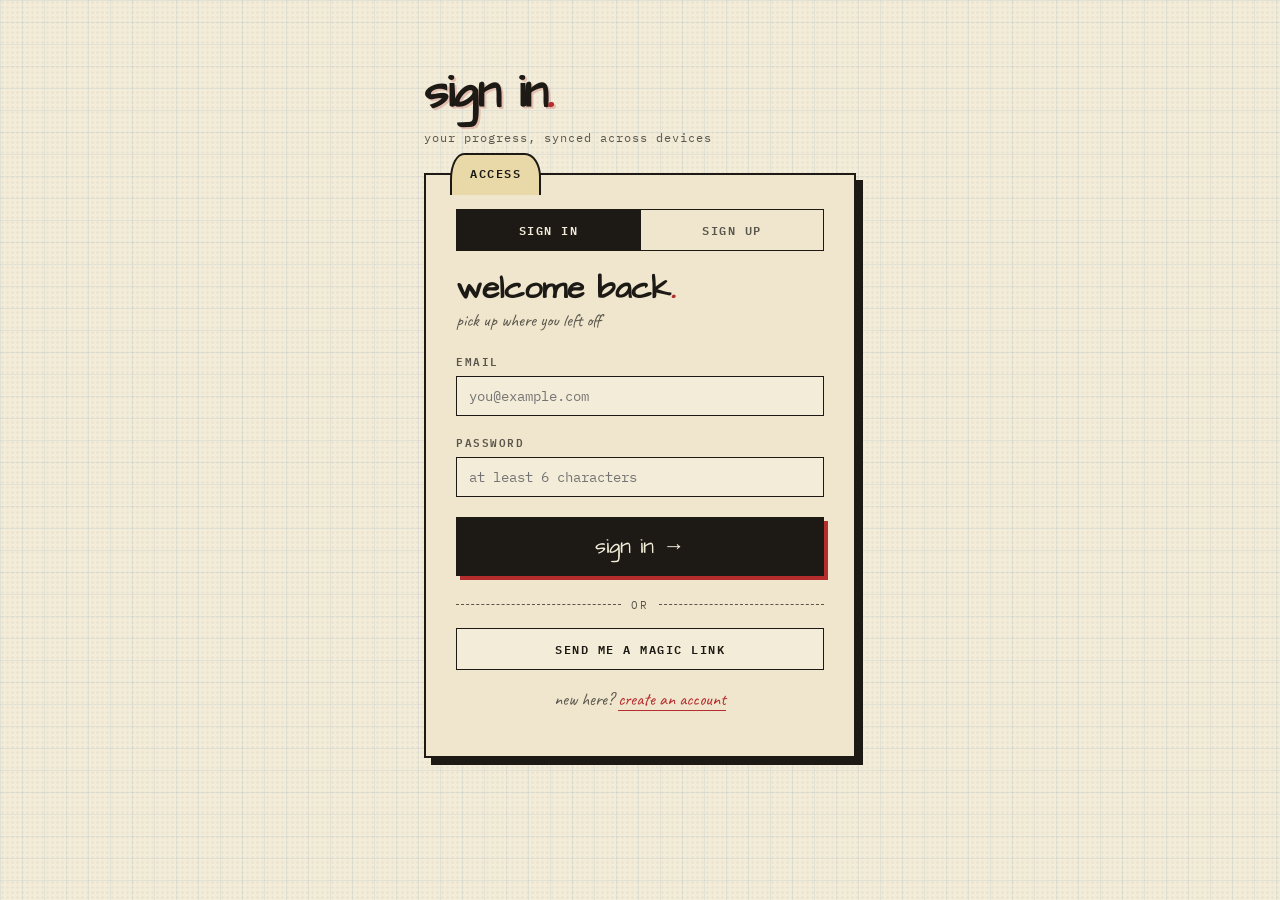
==== index.html @ e0ec5c4a "feat(contact): replace nyu schoolwork footer link with a contact page /contact.html is a standalone " ====
<!DOCTYPE html>
<html lang="en">
<head>
<meta charset="UTF-8">
<meta name="viewport" content="width=device-width, initial-scale=1.0">
<title>Casen — consulting casebook prep</title>
<script src="/assets/auth-gate.js?v=1"></script>
<link rel="preconnect" href="https://fonts.googleapis.com">
<link rel="preconnect" href="https://fonts.gstatic.com" crossorigin>
<link href="https://fonts.googleapis.com/css2?family=Caveat:wght@500;700&family=IBM+Plex+Mono:wght@400;500;600&family=Spectral:ital,wght@0,400;0,500;0,700;1,400;1,500&family=Architects+Daughter&display=swap" rel="stylesheet">
<style>
  :root{
    --paper:       #f3ecd8;
    --paper-soft:  #efe6cd;
    --ink:         #1d1a16;
    --pencil:      #5a564c;
    --red:         #b52d2d;
    --tab-1:       #e7c7a1;
    --tab-2:       #c9d4a8;
    --tab-3:       #e9d9a8;
    --tab-4:       #d8c4e0;
    --tab-5:       #a8c9d4;
    --tab-6:       #e0b4a8;
    --tab-7:       #c0c9b0;
    --tab-8:       #e8bda8;
    --tab-9:       #d4c0a0;
    --rule-blue:   #7c9cbf;
  }
  *{box-sizing:border-box;}
  html,body{
    margin:0; padding:0; min-height:100%;
    background: var(--paper);
    color: var(--ink);
    font-family:'Spectral',Georgia,serif;
    background-image:
      linear-gradient(rgba(124,156,191,0.14) 1px, transparent 1px),
      linear-gradient(90deg, rgba(124,156,191,0.14) 1px, transparent 1px),
      radial-gradient(rgba(0,0,0,0.04) 1px, transparent 1.5px);
    background-size: 22px 22px, 22px 22px, 5px 5px;
  }
  ::selection{ background: var(--red); color: var(--paper); }
  .wrap{
    max-width: 1040px;
    margin: 0 auto;
    padding: 64px 28px 48px;
  }
  .masthead{
    position: relative;
    padding: 28px 20px 22px;
    border-bottom: 2px solid var(--ink);
    margin-bottom: 40px;
  }
  h1.title{
    font-family:'Architects Daughter','Caveat',cursive;
    font-size: 72px;
    margin: 0;
    letter-spacing: -1px;
    text-shadow: 2px 2px 0 rgba(181,45,45,0.22);
  }
  h1 .dot{ color: var(--red); }
  .sub{
    font-family:'IBM Plex Mono',monospace;
    font-size: 13px;
    color: var(--pencil);
    margin: 6px 0 0;
    letter-spacing: 1px;
    text-transform: lowercase;
  }

  .lede{
    max-width: 640px;
    margin: 0 0 36px;
    font-family:'Spectral',serif;
    font-size: 17.5px;
    line-height: 1.55;
    color: var(--ink);
  }
  .lede em{
    font-style: italic;
    color: var(--red);
  }

  /* Table of contents section */
  .toc-heading{
    display: flex;
    align-items: baseline;
    gap: 14px;
    margin: 0 0 22px;
    padding-bottom: 6px;
    border-bottom: 1px dashed var(--pencil);
  }
  .toc-heading h3{
    font-family:'Architects Daughter',cursive;
    font-size: 28px;
    margin: 0;
  }
  .toc-heading .aside{
    font-family:'Caveat',cursive;
    font-size: 20px;
    color: var(--red);
  }

  .toc-grid{
    display: grid;
    grid-template-columns: repeat(3, 1fr);
    gap: 20px;
  }
  @media (max-width: 820px){ .toc-grid{ grid-template-columns: repeat(2, 1fr); } }
  @media (max-width: 520px){ .toc-grid{ grid-template-columns: 1fr; } }

  .toc-card{
    position: relative;
    display: block;
    background: var(--paper);
    border: 2px solid var(--ink);
    box-shadow: 5px 5px 0 var(--ink);
    padding: 24px 22px 22px;
    text-decoration: none;
    color: inherit;
    transition: transform 0.1s, box-shadow 0.1s;
    min-height: 160px;
  }
  .toc-card:hover{ transform: translate(-2px,-2px); box-shadow: 7px 7px 0 var(--ink); }
  .toc-card:active{ transform: translate(1px,1px); box-shadow: 3px 3px 0 var(--ink); }
  .toc-card .chip{
    position: absolute;
    top: -11px; left: 16px;
    padding: 3px 10px;
    font-family:'IBM Plex Mono',monospace;
    font-size: 10.5px;
    font-weight: 600;
    letter-spacing: 2px;
    border: 2px solid var(--ink);
    background: var(--tab-1);
    text-transform: uppercase;
  }
  .toc-card[data-tint="1"] .chip{ background: var(--tab-1); }
  .toc-card[data-tint="2"] .chip{ background: var(--tab-2); }
  .toc-card[data-tint="3"] .chip{ background: var(--tab-3); }
  .toc-card[data-tint="4"] .chip{ background: var(--tab-4); }
  .toc-card[data-tint="5"] .chip{ background: var(--tab-5); }
  .toc-card[data-tint="6"] .chip{ background: var(--tab-6); }
  .toc-card[data-tint="7"] .chip{ background: var(--tab-7); }
  .toc-card[data-tint="8"] .chip{ background: var(--tab-8); }
  .toc-card[data-tint="9"] .chip{ background: var(--tab-9); }
  .toc-card h4{
    font-family:'Architects Daughter',cursive;
    font-size: 28px;
    margin: 6px 0 8px;
    line-height: 1;
  }
  .toc-card p{
    margin: 0 0 12px;
    font-size: 14px;
    line-height: 1.45;
    color: var(--ink);
  }
  .toc-card .count{
    font-family:'Caveat',cursive;
    font-size: 18px;
    color: var(--red);
  }
  .toc-card.is-new::after{
    content: "NEW";
    position: absolute;
    top: 10px; right: 12px;
    font-family:'IBM Plex Mono',monospace;
    font-size: 10px;
    font-weight: 700;
    color: var(--red);
    border: 1.5px solid var(--red);
    padding: 2px 6px;
    transform: rotate(8deg);
    letter-spacing: 1.5px;
  }

  .stats-strip{
    margin: 48px 0 0;
    padding: 18px 22px;
    background: var(--paper-soft);
    border: 1.5px dashed var(--pencil);
    display: grid;
    grid-template-columns: repeat(6, 1fr);
    gap: 12px;
    text-align: center;
  }
  @media (max-width: 820px){ .stats-strip{ grid-template-columns: repeat(3, 1fr); } }
  @media (max-width: 420px){ .stats-strip{ grid-template-columns: repeat(2, 1fr); } }
  .stat .n{
    font-family:'Caveat',cursive;
    font-size: 32px;
    color: var(--red);
    line-height: 1;
    display: block;
  }
  .stat .l{
    font-family:'IBM Plex Mono',monospace;
    font-size: 10.5px;
    color: var(--pencil);
    letter-spacing: 1px;
    text-transform: uppercase;
  }

  .footer{
    margin-top: 60px;
    padding-top: 20px;
    border-top: 1px dashed var(--pencil);
    text-align: center;
    font-family:'IBM Plex Mono', monospace;
    font-size: 11.5px;
    color: var(--pencil);
  }
  .footer a{ color:var(--ink); border-bottom:1px solid var(--red); text-decoration:none; margin:0 4px; }
</style>
<link rel="stylesheet" href="/assets/top-nav.css?v=1">
<script defer src="/_vercel/insights/script.js"></script>
</head>
<body>

<div class="wrap">
  <header class="masthead">
    <h1 class="title">Casen<span class="dot">.</span></h1>
    <p class="sub">consulting casebook prep · frameworks · cases · drills</p>
  </header>

  <p class="lede">
    A full consulting casebook, repackaged as a single-page study tool — <em>42 cases, 8 frameworks, ~80 vocab cards, worked examples with every assumption spelled out.</em> Walk a case interview-style, drill market-sizing math against a timer, or run a voice mock with the AI tutor.
  </p>

  <div class="toc-heading">
    <h3>table of contents</h3>
    <span class="aside">nine tabs, one notebook</span>
  </div>

  <div class="toc-grid">
    <a class="toc-card" data-tint="1" href="./Consulting/#cards">
      <span class="chip">01</span>
      <h4>flashcards</h4>
      <p>Spaced-review queue for vocab + concepts. Hint, skip, undo, shuffle.</p>
      <span class="count">~80 cards · K/D/U/H</span>
    </a>

    <a class="toc-card" data-tint="2" href="./Consulting/#learn">
      <span class="chip">02</span>
      <h4>learn</h4>
      <p>Read-through of the vocab in definition form, grouped by chapter.</p>
      <span class="count">MC quiz mode</span>
    </a>

    <a class="toc-card" data-tint="3" href="./Consulting/#match">
      <span class="chip">03</span>
      <h4>match</h4>
      <p>Term-to-definition speed drill. Pattern-lock the high-frequency ones.</p>
      <span class="count">timed · scored</span>
    </a>

    <a class="toc-card" data-tint="4" href="./Consulting/#cases">
      <span class="chip">04</span>
      <h4>cases</h4>
      <p>Full-length cases walked stage-by-stage: prompt → clarifying → structure → math → recommend.</p>
      <span class="count">42 cases · full casebook</span>
    </a>

    <a class="toc-card" data-tint="5" href="./Consulting/#frameworks">
      <span class="chip">05</span>
      <h4>frameworks</h4>
      <p>The eight bucket-sets by case type. When to pick each, what to force yourself to consider.</p>
      <span class="count">8 frameworks</span>
    </a>

    <a class="toc-card" data-tint="6" href="./Consulting/#vocab">
      <span class="chip">06</span>
      <h4>vocab</h4>
      <p>The full glossary with definitions, hints, and cross-links to cases that use each term.</p>
      <span class="count">searchable · chaptered</span>
    </a>

    <a class="toc-card" data-tint="7" href="./Consulting/#formulas">
      <span class="chip">07</span>
      <h4>formulas</h4>
      <p>CAGR, NPV, breakeven, margin vs markup — with when-to-use notes and a PDF download.</p>
      <span class="count">cheat sheet</span>
    </a>

    <a class="toc-card is-new" data-tint="8" href="./Consulting/#examples">
      <span class="chip">08</span>
      <h4>examples</h4>
      <p>Worked walkthroughs: framework pick → assumptions → steps → answer → sanity check → traps. Every step annotated.</p>
      <span class="count">6 examples · fully annotated</span>
    </a>

    <a class="toc-card" data-tint="9" href="./Consulting/#resources">
      <span class="chip">09</span>
      <h4>resources</h4>
      <p>Voice mock interviews, AI tutor chat, analytics, PDF exports, source casebooks.</p>
      <span class="count">tools + references</span>
    </a>
  </div>

  <div class="stats-strip">
    <div class="stat"><span class="n">42</span><span class="l">cases</span></div>
    <div class="stat"><span class="n">80+</span><span class="l">vocab</span></div>
    <div class="stat"><span class="n">8</span><span class="l">frameworks</span></div>
    <div class="stat"><span class="n">17</span><span class="l">case math</span></div>
    <div class="stat"><span class="n">6</span><span class="l">worked ex.</span></div>
    <div class="stat"><span class="n">AI</span><span class="l">voice tutor</span></div>
  </div>

  <div class="footer">
    <a href="https://github.com/rohanmalhotra0/lab">github repo</a>
    ·
    <a href="https://rohanm.org">rohanm.org</a>
    ·
    <a href="/contact.html">contact →</a>
  </div>
</div>

<script type="module" src="/assets/sync.js"></script>
<script type="module" src="/assets/top-nav.js?v=1"></script>
<script src="/assets/chat-widget.js?v=1" defer></script>
<link rel="stylesheet" href="/assets/chat-widget.css?v=1">
</body>
</html>
---- assets/top-nav.css ----
/* Shared top utility nav for Casen.
 * Present on every page so AI chat, metrics, jobs, behaviorals, and prep
 * are all one click away. Injected by /assets/top-nav.js.
 */

:root {
  --cnav-h: 52px;
}

.cnav {
  position: sticky;
  top: 0;
  z-index: 100;
  display: flex;
  align-items: center;
  gap: 14px;
  padding: 0 22px;
  height: var(--cnav-h);
  background: var(--paper, #f3ecd8);
  border-bottom: 2px solid var(--ink, #1d1a16);
  box-shadow: 0 3px 0 var(--ink, #1d1a16), 0 6px 14px rgba(0, 0, 0, 0.07);
  font-family: 'IBM Plex Mono', monospace;
  font-size: 12px;
  letter-spacing: 1.5px;
}

.cnav-brand {
  display: inline-flex;
  align-items: baseline;
  gap: 6px;
  font-family: 'Architects Daughter', cursive;
  font-size: 24px;
  letter-spacing: -0.5px;
  color: var(--ink, #1d1a16);
  text-decoration: none;
  flex-shrink: 0;
  line-height: 1;
}
.cnav-brand-mark {
  color: var(--red, #b52d2d);
  font-size: 18px;
  transform: translateY(-1px);
}
.cnav-brand-dot {
  color: var(--red, #b52d2d);
}

.cnav-links {
  display: flex;
  align-items: center;
  gap: 20px;
  flex: 1;
  margin-left: 8px;
  flex-wrap: wrap;
  overflow: hidden;
}
.cnav-links a {
  color: var(--pencil, #5a564c);
  text-decoration: none;
  text-transform: lowercase;
  padding: 4px 2px;
  border-bottom: 2px solid transparent;
  transition: color 0.1s, border-bottom-color 0.1s;
  white-space: nowrap;
}
.cnav-links a:hover {
  color: var(--ink, #1d1a16);
  border-bottom-color: var(--pencil, #5a564c);
}
.cnav-links a.is-active {
  color: var(--red, #b52d2d);
  border-bottom-color: var(--red, #b52d2d);
  font-weight: 600;
}

.cnav-auth {
  display: inline-flex;
  align-items: center;
  gap: 8px;
  padding: 5px 10px;
  background: var(--paper-soft, #efe6cd);
  border: 1.5px solid var(--ink, #1d1a16);
  box-shadow: 2px 2px 0 var(--ink, #1d1a16);
  color: var(--ink, #1d1a16);
  text-decoration: none;
  flex-shrink: 0;
  font-size: 11.5px;
  text-transform: lowercase;
  letter-spacing: 1px;
  transition: transform 0.08s, box-shadow 0.08s;
}
.cnav-auth:hover {
  transform: translate(-1px, -1px);
  box-shadow: 3px 3px 0 var(--ink, #1d1a16);
  background: var(--tab-2, #c9d4a8);
}
.cnav-auth-dot {
  width: 7px;
  height: 7px;
  border-radius: 50%;
  background: var(--pencil, #5a564c);
  display: inline-block;
  flex-shrink: 0;
}
.cnav-auth.is-signed-in .cnav-auth-dot {
  background: var(--red, #b52d2d);
}
.cnav-auth-email {
  max-width: 160px;
  overflow: hidden;
  text-overflow: ellipsis;
  white-space: nowrap;
}
.cnav-auth-out {
  margin-left: 4px;
  padding: 0 0 0 8px;
  border: none;
  border-left: 1px solid var(--pencil, #5a564c);
  background: transparent;
  color: var(--pencil, #5a564c);
  cursor: pointer;
  font-family: inherit;
  font-size: inherit;
  letter-spacing: inherit;
  text-transform: lowercase;
}
.cnav-auth-out:hover {
  color: var(--red, #b52d2d);
}

/* compact mode for narrow viewports */
@media (max-width: 780px) {
  :root { --cnav-h: auto; }
  .cnav {
    flex-wrap: wrap;
    padding: 8px 14px;
    gap: 8px 14px;
  }
  .cnav-brand { font-size: 20px; }
  .cnav-links { gap: 14px; font-size: 11px; width: 100%; order: 3; margin-left: 0; padding-top: 2px; border-top: 1px dashed var(--pencil, #5a564c); }
  .cnav-auth { margin-left: auto; font-size: 10.5px; padding: 4px 8px; }
  .cnav-auth-email { max-width: 120px; }
}

/* dim the old floating auth chip on root / Consulting if present (legacy) */
body .auth-chip { display: none !important; }

/* chat.html is a 100vh app shell — subtract the nav height so it fits */
body[data-chat-mode="full"] .cp-shell {
  height: calc(100vh - var(--cnav-h));
}
---- assets/chat-widget.css ----
/* =========================================================
   Casen — in-notebook AI chat (floating widget + shared styles)
   Loaded on every tab page via <script>+<link>.
   ========================================================= */

:root{
  --cw-paper:      #f3ecd8;
  --cw-paper-soft: #efe6cd;
  --cw-paper-dark: #d8cfb4;
  --cw-ink:        #1d1a16;
  --cw-ink-soft:   #3a342b;
  --cw-pencil:     #5a564c;
  --cw-red:        #b52d2d;
  --cw-olive:      #6a6a2a;
  --cw-tab-ok:     #c7d9b8;
  --cw-tab-warn:   #e3b4b0;
}

/* floating button */
.cw-fab{
  position: fixed;
  right: 24px; bottom: 24px;
  width: 58px; height: 58px;
  border-radius: 50%;
  background: var(--cw-paper);
  border: 2px solid var(--cw-ink);
  box-shadow: 4px 4px 0 var(--cw-ink);
  cursor: pointer;
  display: grid; place-items: center;
  z-index: 9998;
  transition: transform 0.1s, box-shadow 0.1s;
  font-family: 'Architects Daughter', 'Caveat', cursive;
  font-size: 28px;
  color: var(--cw-red);
}
.cw-fab:hover{ transform: translate(-2px,-2px); box-shadow: 6px 6px 0 var(--cw-ink); }
.cw-fab:active{ transform: translate(2px,2px); box-shadow: 1px 1px 0 var(--cw-ink); }
.cw-fab.cw-fab--open{ opacity: 0; pointer-events: none; }
.cw-fab-tape{
  position: absolute;
  top: -10px; left: 50%;
  transform: translateX(-50%) rotate(-5deg);
  width: 56px; height: 14px;
  background: rgba(224,194,120,0.65);
  border: 1px dashed rgba(0,0,0,0.15);
}

/* panel */
.cw-panel{
  position: fixed;
  right: 24px; bottom: 24px;
  width: min(420px, calc(100vw - 32px));
  height: min(620px, calc(100vh - 40px));
  background: var(--cw-paper);
  border: 2px solid var(--cw-ink);
  box-shadow: 6px 6px 0 var(--cw-ink);
  z-index: 9999;
  display: none;
  flex-direction: column;
  font-family: 'Spectral', Georgia, serif;
  color: var(--cw-ink);
  overflow: hidden;
}
.cw-panel.cw-panel--open{ display: flex; }
.cw-panel::before{
  content: "";
  position: absolute;
  left: 48px; top: 0; bottom: 0;
  width: 2px;
  background: var(--cw-red);
  opacity: 0.5;
  pointer-events: none;
}

/* header */
.cw-head{
  padding: 12px 14px 10px 60px;
  border-bottom: 1.5px solid var(--cw-ink);
  background: var(--cw-paper-soft);
  display: flex; align-items: center; gap: 10px;
  flex-wrap: wrap;
}
.cw-title{
  font-family: 'Caveat', cursive;
  font-size: 22px;
  line-height: 1;
  color: var(--cw-ink);
  flex: 1;
  min-width: 0;
  white-space: nowrap;
  overflow: hidden;
  text-overflow: ellipsis;
}
.cw-scope{
  font-family: 'IBM Plex Mono', monospace;
  font-size: 10px;
  letter-spacing: 1.4px;
  color: var(--cw-pencil);
  text-transform: uppercase;
  display: block;
  margin-top: 2px;
}
.cw-iconbtn{
  all: unset;
  cursor: pointer;
  font-family: 'IBM Plex Mono', monospace;
  font-size: 13px;
  padding: 4px 10px;
  border: 1.5px solid var(--cw-ink);
  background: var(--cw-paper);
  color: var(--cw-ink);
  box-shadow: 2px 2px 0 var(--cw-ink);
  line-height: 1;
}
.cw-iconbtn:hover{ background: var(--cw-paper-soft); }
.cw-iconbtn:active{ transform: translate(1px,1px); box-shadow: 0 0 0 var(--cw-ink); }

/* mode pills */
.cw-modes{
  display: flex; gap: 4px; padding: 8px 14px 8px 60px;
  border-bottom: 1.5px dashed var(--cw-ink);
  background: var(--cw-paper);
  flex-wrap: wrap;
}
.cw-mode{
  all: unset;
  cursor: pointer;
  font-family: 'IBM Plex Mono', monospace;
  font-size: 11px;
  letter-spacing: 0.6px;
  padding: 4px 10px;
  border: 1px solid var(--cw-ink);
  background: var(--cw-paper);
  color: var(--cw-pencil);
}
.cw-mode:hover{ color: var(--cw-ink); }
.cw-mode--active{
  background: var(--cw-ink);
  color: var(--cw-paper);
}

/* messages */
.cw-msgs{
  flex: 1;
  overflow-y: auto;
  padding: 16px 14px 14px 60px;
  display: flex;
  flex-direction: column;
  gap: 12px;
  background: var(--cw-paper);
}
.cw-msg{
  max-width: 92%;
  font-size: 14.5px;
  line-height: 1.45;
  padding: 10px 12px;
  border: 1px solid var(--cw-ink);
  white-space: pre-wrap;
  word-wrap: break-word;
  box-shadow: 2px 2px 0 var(--cw-ink);
}
.cw-msg--user{
  align-self: flex-end;
  background: var(--cw-paper-soft);
  border-left: 3px solid var(--cw-red);
}
.cw-msg--ai{
  align-self: flex-start;
  background: var(--cw-paper);
  border-left: 3px solid var(--cw-olive);
}
.cw-msg--err{
  align-self: stretch;
  background: var(--cw-tab-warn);
  font-family: 'IBM Plex Mono', monospace;
  font-size: 12.5px;
  color: var(--cw-red);
}
.cw-msg-role{
  font-family: 'IBM Plex Mono', monospace;
  font-size: 10px;
  letter-spacing: 1.2px;
  color: var(--cw-pencil);
  text-transform: uppercase;
  margin-bottom: 4px;
  opacity: 0.8;
}
.cw-msg--typing::after{
  content: "▌";
  animation: cw-blink 1s steps(2, end) infinite;
  color: var(--cw-red);
}
@keyframes cw-blink { 50% { opacity: 0; } }

/* suggestions (when empty) */
.cw-suggest{
  padding: 12px 14px 4px 60px;
  display: flex; flex-direction: column; gap: 6px;
}
.cw-suggest-h{
  font-family: 'IBM Plex Mono', monospace;
  font-size: 10px; letter-spacing: 1.5px;
  text-transform: uppercase;
  color: var(--cw-pencil);
}
.cw-suggest-btn{
  all: unset;
  cursor: pointer;
  font-family: 'Spectral', serif;
  font-size: 14px;
  padding: 8px 10px;
  background: var(--cw-paper-soft);
  border: 1px dashed var(--cw-ink);
  color: var(--cw-ink-soft);
}
.cw-suggest-btn:hover{ background: var(--cw-paper-dark); color: var(--cw-ink); }

/* input */
.cw-input-row{
  padding: 10px 14px 14px 60px;
  border-top: 1.5px solid var(--cw-ink);
  background: var(--cw-paper-soft);
  display: flex; gap: 8px; align-items: flex-end;
}
.cw-textarea{
  all: unset;
  flex: 1;
  font-family: 'Spectral', serif;
  font-size: 14.5px;
  padding: 8px 10px;
  border: 1.5px solid var(--cw-ink);
  background: var(--cw-paper);
  min-height: 38px;
  max-height: 160px;
  overflow-y: auto;
  resize: none;
  line-height: 1.4;
  box-sizing: border-box;
}
.cw-send{
  all: unset;
  cursor: pointer;
  font-family: 'IBM Plex Mono', monospace;
  font-size: 12.5px;
  padding: 8px 14px;
  border: 1.5px solid var(--cw-ink);
  background: var(--cw-ink);
  color: var(--cw-paper);
  box-shadow: 2px 2px 0 var(--cw-ink);
}
.cw-send:hover{ background: var(--cw-red); }
.cw-send:active{ transform: translate(1px,1px); box-shadow: 0 0 0 var(--cw-ink); }
.cw-send:disabled{ opacity: 0.5; cursor: not-allowed; }

/* tiny footer meta */
.cw-foot{
  padding: 6px 14px 8px 60px;
  font-family: 'IBM Plex Mono', monospace;
  font-size: 10px;
  letter-spacing: 1px;
  color: var(--cw-pencil);
  text-align: right;
  background: var(--cw-paper);
  border-top: 1px dashed var(--cw-ink);
}
.cw-foot a{ color: var(--cw-ink); }

@media (max-width: 520px){
  .cw-panel{ right: 8px; bottom: 8px; left: 8px; width: auto; height: 82vh; }
  .cw-head, .cw-modes, .cw-msgs, .cw-input-row, .cw-foot, .cw-suggest, .cw-quiz{ padding-left: 44px; }
  .cw-panel::before{ left: 32px; }
}

/* =========================================================
   Structured Quiz UI
   ========================================================= */
.cw-quiz{
  flex: 1;
  overflow-y: auto;
  padding: 16px 14px 14px 60px;
  background: var(--cw-paper);
  display: none;
  flex-direction: column;
  gap: 12px;
}
.cw-quiz.cw-quiz--mounted{ display: flex; }

.cw-quiz-loading, .cw-quiz-err{
  font-family: 'IBM Plex Mono', monospace;
  font-size: 13px;
  color: var(--cw-pencil);
  padding: 20px 0;
}
.cw-quiz-err{ color: var(--cw-red); }

/* section wrapper in config screen */
.cw-quiz-cfg{ display: flex; flex-direction: column; gap: 14px; }
.cw-quiz-section{ display: flex; flex-direction: column; gap: 6px; }
.cw-quiz-lbl{
  font-family: 'IBM Plex Mono', monospace;
  font-size: 10.5px;
  letter-spacing: 1.4px;
  color: var(--cw-pencil);
  text-transform: uppercase;
}

/* chip row */
.cw-quiz-chiprow{ display: flex; flex-wrap: wrap; gap: 6px; }
.cw-quiz-chip{
  all: unset;
  cursor: pointer;
  font-family: 'IBM Plex Mono', monospace;
  font-size: 11.5px;
  padding: 5px 10px;
  border: 1.5px solid var(--cw-ink);
  background: var(--cw-paper);
  color: var(--cw-ink);
  user-select: none;
  line-height: 1.15;
}
.cw-quiz-chip input{ display: none; }
.cw-quiz-chip:hover{ background: var(--cw-paper-soft); }
.cw-quiz-chip--on{
  background: var(--cw-ink);
  color: var(--cw-paper);
  box-shadow: inset 0 -2px 0 var(--cw-red);
}

/* actions row */
.cw-quiz-actions{
  display: flex; gap: 8px; flex-wrap: wrap;
  justify-content: flex-end;
  margin-top: 8px;
  padding-top: 10px;
  border-top: 1px dashed var(--cw-ink);
}
.cw-iconbtn.cw-iconbtn--primary{
  background: var(--cw-ink);
  color: var(--cw-paper);
}
.cw-iconbtn.cw-iconbtn--primary:hover{ background: var(--cw-red); }
.cw-iconbtn.cw-iconbtn--ghost{
  background: transparent;
  color: var(--cw-pencil);
  box-shadow: none;
  border-color: var(--cw-pencil);
}
.cw-iconbtn.cw-iconbtn--ghost:hover{ background: var(--cw-paper-soft); color: var(--cw-ink); }

/* top progress bar */
.cw-quiz-top{
  display: flex; gap: 10px; align-items: center;
  padding-bottom: 4px;
}
.cw-quiz-progress{
  flex: 1; display: flex; align-items: center; gap: 8px;
  font-family: 'IBM Plex Mono', monospace;
  font-size: 11px;
  color: var(--cw-pencil);
}
.cw-quiz-bar{
  flex: 1;
  height: 8px;
  background: var(--cw-paper-soft);
  border: 1px solid var(--cw-ink);
  overflow: hidden;
}
.cw-quiz-fill{
  height: 100%;
  background: var(--cw-olive);
  transition: width 0.25s ease-out;
}
.cw-quiz-score{
  font-family: 'IBM Plex Mono', monospace;
  font-size: 11px;
  color: var(--cw-pencil);
  white-space: nowrap;
}
.cw-quiz-score b{ color: var(--cw-ink); font-size: 13px; }

/* stem */
.cw-quiz-stem{
  background: var(--cw-paper-soft);
  border: 1.5px solid var(--cw-ink);
  box-shadow: 3px 3px 0 var(--cw-ink);
  padding: 14px 16px;
  position: relative;
}
.cw-quiz-stem-kick{
  font-family: 'IBM Plex Mono', monospace;
  font-size: 10.5px;
  letter-spacing: 1.2px;
  text-transform: uppercase;
  color: var(--cw-pencil);
  margin-bottom: 8px;
}
.cw-quiz-stem-body{
  font-family: 'Spectral', serif;
  font-size: 16.5px;
  line-height: 1.45;
  color: var(--cw-ink);
}
.cw-quiz-stem-cat{
  position: absolute;
  top: -10px; right: 12px;
  font-family: 'IBM Plex Mono', monospace;
  font-size: 10px;
  letter-spacing: 1px;
  padding: 2px 8px;
  background: var(--cw-paper);
  border: 1px solid var(--cw-ink);
  color: var(--cw-pencil);
  text-transform: uppercase;
}

/* options */
.cw-quiz-opts{ display: flex; flex-direction: column; gap: 8px; }
.cw-quiz-opt{
  all: unset;
  cursor: pointer;
  display: flex; gap: 12px; align-items: flex-start;
  padding: 10px 12px;
  background: var(--cw-paper);
  border: 1.5px solid var(--cw-ink);
  box-shadow: 2px 2px 0 var(--cw-ink);
  font-family: 'Spectral', serif;
  font-size: 14.5px;
  color: var(--cw-ink);
  line-height: 1.4;
}
.cw-quiz-opt:hover{ background: var(--cw-paper-soft); transform: translate(-1px,-1px); box-shadow: 3px 3px 0 var(--cw-ink); }
.cw-quiz-opt:disabled{ cursor: default; }
.cw-quiz-opt:disabled:hover{ transform: none; box-shadow: 2px 2px 0 var(--cw-ink); }
.cw-quiz-letter{
  flex-shrink: 0;
  width: 24px; height: 24px;
  display: grid; place-items: center;
  font-family: 'IBM Plex Mono', monospace;
  font-size: 12px;
  background: var(--cw-paper-soft);
  border: 1px solid var(--cw-ink);
  color: var(--cw-ink);
}
.cw-quiz-opt-body{ flex: 1; }
.cw-quiz-opt--correct{
  background: var(--cw-tab-ok);
  border-color: var(--cw-olive);
}
.cw-quiz-opt--correct .cw-quiz-letter{ background: var(--cw-olive); color: #fff; border-color: var(--cw-olive); }
.cw-quiz-opt--wrong{
  background: var(--cw-tab-warn);
  border-color: var(--cw-red);
}
.cw-quiz-opt--wrong .cw-quiz-letter{ background: var(--cw-red); color: #fff; border-color: var(--cw-red); }

/* feedback */
.cw-quiz-fb{
  padding: 10px 12px;
  border: 1.5px solid var(--cw-ink);
  box-shadow: 2px 2px 0 var(--cw-ink);
  font-family: 'Spectral', serif;
  font-size: 14px;
  line-height: 1.45;
}
.cw-quiz-fb--ok{ background: var(--cw-tab-ok); }
.cw-quiz-fb--bad{ background: var(--cw-tab-warn); }
.cw-quiz-fb-h{
  font-family: 'Caveat', cursive;
  font-size: 22px;
  line-height: 1;
  margin-bottom: 4px;
}
.cw-quiz-fb--ok .cw-quiz-fb-h{ color: var(--cw-olive); }
.cw-quiz-fb--bad .cw-quiz-fb-h{ color: var(--cw-red); }
.cw-quiz-fb em{ color: var(--cw-pencil); font-style: italic; }

/* recap */
.cw-quiz-recap{
  display: flex; flex-direction: column; gap: 14px;
}
.cw-quiz-score-big{
  text-align: center;
  padding: 18px;
  border: 2px solid var(--cw-ink);
  box-shadow: 4px 4px 0 var(--cw-ink);
  background: var(--cw-paper-soft);
}
.cw-quiz-score-big--good{ background: var(--cw-tab-ok); }
.cw-quiz-score-big--bad{  background: var(--cw-tab-warn); }
.cw-quiz-score-num{
  font-family: 'Architects Daughter', cursive;
  font-size: 56px;
  color: var(--cw-ink);
  line-height: 1;
}
.cw-quiz-score-num span{
  font-size: 26px;
  color: var(--cw-pencil);
  margin-left: 4px;
}
.cw-quiz-score-pct{
  font-family: 'IBM Plex Mono', monospace;
  font-size: 13px;
  letter-spacing: 2px;
  color: var(--cw-pencil);
  margin-top: 6px;
}
.cw-quiz-recap-sub{
  text-align: center;
  font-family: 'IBM Plex Mono', monospace;
  font-size: 11px;
  letter-spacing: 1.2px;
  color: var(--cw-pencil);
  text-transform: uppercase;
  margin-top: -4px;
}
.cw-quiz-perfect{
  text-align: center;
  font-family: 'Caveat', cursive;
  font-size: 24px;
  color: var(--cw-olive);
}
.cw-quiz-missed{ display: flex; flex-direction: column; gap: 6px; }
.cw-quiz-missed-list{ display: flex; flex-direction: column; gap: 6px; }
.cw-quiz-missed-row{
  background: var(--cw-paper);
  border: 1px solid var(--cw-ink);
  padding: 10px 12px;
  display: grid;
  grid-template-columns: 1fr auto;
  grid-template-areas:
    "term btn"
    "def  btn";
  gap: 2px 12px;
  align-items: center;
}
.cw-quiz-missed-term{
  grid-area: term;
  font-family: 'Architects Daughter', cursive;
  font-size: 17px;
  color: var(--cw-ink);
}
.cw-quiz-missed-def{
  grid-area: def;
  font-family: 'Spectral', serif;
  font-size: 13px;
  color: var(--cw-pencil);
  line-height: 1.4;
}
.cw-quiz-missed-row button{ grid-area: btn; }

/* size tweaks on the full page */
.cp-main .cw-quiz{
  padding: 24px 26px 24px 78px;
  gap: 16px;
}
.cp-main .cw-quiz-stem-body{ font-size: 18px; }
.cp-main .cw-quiz-opt{ font-size: 15.5px; padding: 14px 16px; }
.cp-main .cw-quiz-score-num{ font-size: 72px; }

/* =========================================================
   Mock interview (picker → stepper + split view → grade card)
   ========================================================= */
.cw-mock{
  flex: 1;
  overflow-y: auto;
  padding: 16px 14px 14px 60px;
  background: var(--cw-paper);
  display: none;
  flex-direction: column;
  gap: 14px;
}
.cw-mock.cw-mock--mounted{ display: flex; }
.cw-mock-loading, .cw-mock-err{
  font-family: 'IBM Plex Mono', monospace;
  font-size: 13px;
  color: var(--cw-pencil);
  padding: 20px 0;
}
.cw-mock-err{ color: var(--cw-red); }

/* ----- picker ----- */
.cw-mock-picker{ display: flex; flex-direction: column; gap: 14px; }
.cw-mock-hdrrow{ display: flex; align-items: baseline; justify-content: space-between; gap: 8px; }
.cw-mock-h1{
  font-family: 'Caveat', cursive;
  font-size: 30px;
  line-height: 1;
  color: var(--cw-ink);
}
.cw-mock-section{ display: flex; flex-direction: column; gap: 6px; }
.cw-mock-lbl{
  font-family: 'IBM Plex Mono', monospace;
  font-size: 10.5px;
  letter-spacing: 1.4px;
  color: var(--cw-pencil);
  text-transform: uppercase;
}
.cw-mock-chiprow{ display: flex; flex-wrap: wrap; gap: 6px; }
.cw-mock-chip{
  all: unset;
  cursor: pointer;
  font-family: 'IBM Plex Mono', monospace;
  font-size: 11.5px;
  padding: 5px 10px;
  border: 1.5px solid var(--cw-ink);
  background: var(--cw-paper);
  color: var(--cw-ink);
  line-height: 1.15;
}
.cw-mock-chip:hover{ background: var(--cw-paper-soft); }
.cw-mock-chip--on{
  background: var(--cw-ink);
  color: var(--cw-paper);
  box-shadow: inset 0 -2px 0 var(--cw-red);
}

.cw-mock-caselist{
  display: grid;
  grid-template-columns: repeat(auto-fill, minmax(260px, 1fr));
  gap: 10px;
}
.cw-mock-case{
  all: unset;
  cursor: pointer;
  display: grid;
  grid-template-columns: 44px 1fr;
  gap: 12px;
  background: var(--cw-paper);
  border: 1.5px solid var(--cw-ink);
  box-shadow: 3px 3px 0 var(--cw-ink);
  padding: 10px 12px;
  align-items: center;
  min-height: 60px;
}
.cw-mock-case:hover{ transform: translate(-1px,-1px); box-shadow: 4px 4px 0 var(--cw-ink); background: var(--cw-paper-soft); }
.cw-mock-case--rand{ background: var(--cw-tab-ok); }
.cw-mock-case-num{
  font-family: 'Architects Daughter', cursive;
  font-size: 24px;
  color: var(--cw-red);
  text-align: center;
  line-height: 1;
}
.cw-mock-case-body{ display: flex; flex-direction: column; gap: 2px; min-width: 0; }
.cw-mock-case-title{
  font-family: 'Caveat', cursive;
  font-size: 18px;
  color: var(--cw-ink);
  line-height: 1.1;
  white-space: nowrap;
  overflow: hidden;
  text-overflow: ellipsis;
}
.cw-mock-case-meta{
  font-family: 'IBM Plex Mono', monospace;
  font-size: 10px;
  letter-spacing: 1px;
  color: var(--cw-pencil);
  text-transform: uppercase;
}

/* ----- running: stepper + split ----- */
.cw-mock-stepper{
  display: flex; align-items: center; gap: 4px; flex-wrap: wrap;
  font-family: 'IBM Plex Mono', monospace;
  font-size: 11px;
}
.cw-mock-step{
  display: flex; align-items: center; gap: 6px;
  padding: 4px 8px;
  border: 1px solid var(--cw-ink);
  background: var(--cw-paper);
  color: var(--cw-pencil);
}
.cw-mock-step-n{
  display: inline-grid; place-items: center;
  width: 18px; height: 18px;
  background: var(--cw-paper-soft);
  border: 1px solid var(--cw-ink);
  font-size: 10px;
}
.cw-mock-step--done{
  background: var(--cw-tab-ok);
  color: var(--cw-olive);
}
.cw-mock-step--done .cw-mock-step-n{ background: var(--cw-olive); color: #fff; border-color: var(--cw-olive); }
.cw-mock-step--active{
  background: var(--cw-ink);
  color: var(--cw-paper);
  box-shadow: 0 2px 0 var(--cw-red);
}
.cw-mock-step--active .cw-mock-step-n{ background: var(--cw-red); color: #fff; border-color: var(--cw-red); }
.cw-mock-step-sep{
  flex: 0 0 12px;
  height: 1px;
  background: var(--cw-ink);
  opacity: 0.3;
}

.cw-mock-split{
  display: grid;
  grid-template-columns: 1fr;
  gap: 12px;
  min-height: 0;
  flex: 1;
}
.cw-mock-casepane{
  background: var(--cw-paper-soft);
  border: 1.5px solid var(--cw-ink);
  box-shadow: 3px 3px 0 var(--cw-ink);
  padding: 12px 14px;
  font-family: 'Spectral', serif;
  display: flex; flex-direction: column; gap: 10px;
  overflow-y: auto;
  max-height: 45vh;
}
.cw-mock-case-hdr{
  display: grid; grid-template-columns: 40px 1fr; gap: 10px;
  align-items: center;
  padding-bottom: 8px;
  border-bottom: 1px dashed var(--cw-ink);
}
.cw-mock-case-hdr-num{
  font-family: 'Architects Daughter', cursive;
  font-size: 26px;
  color: var(--cw-red);
  line-height: 1;
  text-align: center;
}
.cw-mock-case-hdr-title{
  font-family: 'Caveat', cursive;
  font-size: 22px;
  color: var(--cw-ink);
  line-height: 1.1;
}
.cw-mock-case-hdr-meta{
  font-family: 'IBM Plex Mono', monospace;
  font-size: 10px;
  color: var(--cw-pencil);
  letter-spacing: 1.2px;
  text-transform: uppercase;
}
.cw-mock-case-section .cw-mock-case-lbl{
  font-family: 'IBM Plex Mono', monospace;
  font-size: 10px;
  letter-spacing: 1.3px;
  color: var(--cw-pencil);
  text-transform: uppercase;
  margin-bottom: 3px;
}
.cw-mock-case-body{
  font-family: 'Spectral', serif;
  font-size: 14px;
  line-height: 1.45;
  color: var(--cw-ink-soft);
}
.cw-mock-tips-list{ padding-left: 18px; font-size: 13.5px; color: var(--cw-ink-soft); margin: 0; }
.cw-mock-tips-list li{ margin-bottom: 3px; }

.cw-mock-chatpane{
  display: flex; flex-direction: column;
  border: 1.5px solid var(--cw-ink);
  background: var(--cw-paper);
  box-shadow: 3px 3px 0 var(--cw-ink);
  min-height: 380px;
}
.cw-mock-msgs{
  flex: 1;
  overflow-y: auto;
  padding: 12px 12px;
  display: flex; flex-direction: column; gap: 10px;
  min-height: 240px;
  max-height: 55vh;
}
.cw-mock-input-row{
  display: flex; gap: 8px; align-items: flex-end;
  padding: 8px 10px;
  border-top: 1.5px dashed var(--cw-ink);
  background: var(--cw-paper-soft);
}
.cw-mock-runbar{
  display: flex; gap: 8px; align-items: center;
  padding: 8px 10px;
  border-top: 1px dashed var(--cw-ink);
  background: var(--cw-paper);
  flex-wrap: wrap;
}
.cw-mock-runbar-spacer{ flex: 1; }

/* Two-column layout on page surface + wide screens */
.cp-main .cw-mock{ padding: 22px 26px 22px 78px; }
.cp-main .cw-mock-split{
  grid-template-columns: minmax(300px, 380px) 1fr;
}
.cp-main .cw-mock-casepane{ max-height: calc(100vh - 240px); }
.cp-main .cw-mock-msgs{ max-height: calc(100vh - 340px); }

/* ----- done / grade card ----- */
.cw-mock-donecard{
  display: flex; flex-direction: column; gap: 14px;
}
.cw-mock-done-hdr{ text-align: center; }
.cw-mock-done-title{
  font-family: 'Caveat', cursive;
  font-size: 36px;
  color: var(--cw-ink);
  line-height: 1;
}
.cw-mock-done-sub{
  font-family: 'IBM Plex Mono', monospace;
  font-size: 12px;
  color: var(--cw-pencil);
  letter-spacing: 1.4px;
  text-transform: uppercase;
  margin-top: 4px;
}
.cw-mock-dimrow{
  display: grid;
  grid-template-columns: repeat(auto-fit, minmax(170px, 1fr));
  gap: 10px;
}
.cw-mock-dim{
  background: var(--cw-paper-soft);
  border: 1.5px solid var(--cw-ink);
  box-shadow: 3px 3px 0 var(--cw-ink);
  padding: 12px 14px;
  display: flex; flex-direction: column; gap: 6px;
}
.cw-mock-dim-lbl{
  font-family: 'IBM Plex Mono', monospace;
  font-size: 10.5px;
  letter-spacing: 1.4px;
  color: var(--cw-pencil);
  text-transform: uppercase;
}
.cw-mock-dim-score{
  font-family: 'Architects Daughter', cursive;
  font-size: 36px;
  color: var(--cw-ink);
  line-height: 1;
}
.cw-mock-dim-score span{ font-size: 20px; color: var(--cw-pencil); }
.cw-mock-dim-bar{
  height: 8px;
  background: var(--cw-paper);
  border: 1px solid var(--cw-ink);
  overflow: hidden;
}
.cw-mock-dim-fill{
  height: 100%;
  background: var(--cw-olive);
  transition: width 0.4s ease-out;
}
.cw-mock-dim-note{
  font-family: 'Spectral', serif;
  font-size: 13px;
  color: var(--cw-ink-soft);
}
.cw-mock-dim-evidence{
  font-family: 'Spectral', serif;
  font-size: 12.5px;
  color: var(--cw-pencil);
  border-left: 2px solid var(--cw-pencil);
  padding: 2px 0 2px 8px;
  margin-top: 2px;
  font-style: italic;
}
.cw-mock-dim-evidence b{ font-style: normal; color: var(--cw-ink); letter-spacing: 0.5px; }
.cw-mock-dim-fill--strong{ background: var(--cw-olive, #6a6a2a); }
.cw-mock-dim-fill--ok{ background: #b0a84a; }
.cw-mock-dim-fill--weak{ background: var(--cw-red); }
.cw-mock-dimrow--6{ grid-template-columns: repeat(auto-fit, minmax(150px, 1fr)); }
.cw-mock-listblock--warn{
  background: #fff3f0;
  border-color: var(--cw-red);
}
.cw-mock-listblock--warn .cw-mock-listblock-h{ color: var(--cw-red); }
@keyframes cw-mock-finish-pulse-kf {
  0%   { box-shadow: 0 0 0 0 rgba(168, 48, 48, 0.55); }
  70%  { box-shadow: 0 0 0 10px rgba(168, 48, 48, 0); }
  100% { box-shadow: 0 0 0 0 rgba(168, 48, 48, 0); }
}
.cw-mock-finish-pulse{ animation: cw-mock-finish-pulse-kf 1.6s ease-out infinite; }
.cw-mock-overall{
  background: var(--cw-paper);
  border-left: 3px solid var(--cw-red);
  padding: 10px 14px;
  font-family: 'Spectral', serif;
  font-size: 15px;
  line-height: 1.5;
  color: var(--cw-ink-soft);
}
.cw-mock-listblock{
  background: var(--cw-paper);
  border: 1px solid var(--cw-ink);
  padding: 10px 14px;
}
.cw-mock-listblock-h{
  font-family: 'IBM Plex Mono', monospace;
  font-size: 10.5px;
  letter-spacing: 1.4px;
  color: var(--cw-pencil);
  text-transform: uppercase;
  margin-bottom: 6px;
}
.cw-mock-listblock ul{ margin: 0; padding-left: 20px; font-family: 'Spectral', serif; font-size: 14px; line-height: 1.5; }
.cw-mock-blocknotes li{ margin-bottom: 4px; }
.cw-mock-actions{
  display: flex; gap: 8px; flex-wrap: wrap; justify-content: flex-end;
  margin-top: 6px;
}

/* =========================================================
   Mock interview — voice mode UI
   ========================================================= */

/* Stepper time chips (live + done) */
.cw-mock-step-time{
  font-family:'IBM Plex Mono', monospace;
  font-size: 9.5px;
  letter-spacing: 0.4px;
  color: var(--cw-pencil);
  margin-left: 4px;
}
.cw-mock-step--done .cw-mock-step-time{ color: var(--cw-olive); }
.cw-mock-step--active .cw-mock-step-time--live{
  color: var(--cw-paper);
  background: var(--cw-red);
  padding: 1px 5px;
}

/* Voice / type toggle + gear */
.cw-mock-mode-toggle{
  font-size: 11px;
}
.cw-mock-gear{
  padding: 4px 8px;
  font-size: 14px;
  line-height: 1;
}

/* Voice settings popover */
.cw-mock-settings-popover{
  position: relative;
  margin-top: 8px;
  padding: 12px 14px;
  background: var(--cw-paper-soft);
  border: 1.5px solid var(--cw-ink);
  box-shadow: 3px 3px 0 var(--cw-ink);
  font-family:'Spectral', serif;
  font-size: 13.5px;
}
.cw-mock-settings-h{
  font-family:'Caveat', cursive;
  font-size: 18px;
  margin-bottom: 8px;
  color: var(--cw-ink);
  display: flex;
  align-items: center;
  justify-content: space-between;
}
.cw-mock-settings-close{
  all: unset;
  cursor: pointer;
  font-family:'IBM Plex Mono', monospace;
  font-size: 16px;
  line-height: 1;
  color: var(--cw-pencil);
  padding: 2px 6px;
  border: 1px solid transparent;
}
.cw-mock-settings-close:hover{
  color: var(--cw-red);
  border-color: var(--cw-red);
}
.cw-mock-settings-row{
  display: flex; align-items: center; justify-content: space-between;
  gap: 10px; padding: 4px 0;
  font-family:'IBM Plex Mono', monospace;
  font-size: 11.5px;
  color: var(--cw-ink-soft);
}
.cw-mock-settings-row select{
  font-family:'IBM Plex Mono', monospace;
  font-size: 11.5px;
  border: 1px solid var(--cw-ink);
  padding: 2px 4px;
  background: var(--cw-paper);
}
.cw-mock-settings-foot{
  margin-top: 10px;
  padding-top: 8px;
  border-top: 1px dashed var(--cw-ink);
  display: flex; justify-content: flex-end;
}

/* Voice input row + mic button */
.cw-mock-voice-row{
  display: flex; gap: 12px; align-items: center;
  padding: 10px 12px;
  border-top: 1.5px dashed var(--cw-ink);
  background: var(--cw-paper-soft);
}
.cw-mic-btn{
  all: unset;
  cursor: pointer;
  width: 56px; height: 56px;
  border-radius: 50%;
  border: 2px solid var(--cw-ink);
  background: var(--cw-paper);
  color: var(--cw-red);
  display: grid; place-items: center;
  font-size: 22px;
  font-family:'Architects Daughter', cursive;
  box-shadow: 4px 4px 0 var(--cw-ink);
  flex-shrink: 0;
  transition: transform 0.1s, box-shadow 0.1s;
  position: relative;
}
.cw-mic-btn:hover{ transform: translate(-1px,-1px); box-shadow: 5px 5px 0 var(--cw-ink); }
.cw-mic-btn:active{ transform: translate(2px,2px); box-shadow: 1px 1px 0 var(--cw-ink); }
.cw-mic-btn--listening{
  background: var(--cw-tab-warn);
  color: var(--cw-red);
  animation: cw-mic-pulse 1.4s ease-in-out infinite;
}
.cw-mic-btn--processing{
  background: var(--cw-paper-soft);
  color: var(--cw-pencil);
  cursor: progress;
  pointer-events: none;
}
.cw-mic-btn--error{
  background: var(--cw-tab-warn);
  border-color: var(--cw-red);
}
@keyframes cw-mic-pulse{
  0%,100%{ box-shadow: 4px 4px 0 var(--cw-ink), 0 0 0 0 rgba(181,45,45,0.5); }
  50%   { box-shadow: 4px 4px 0 var(--cw-ink), 0 0 0 12px rgba(181,45,45,0); }
}
.cw-mic-icon{ display: block; line-height: 1; }

.cw-mic-meter-wrap{
  flex: 1;
  display: flex; flex-direction: column; gap: 6px;
  min-width: 0;
}
.cw-mic-meter{
  display: flex; align-items: end; gap: 2px;
  height: 22px;
}
.cw-mic-bar{
  flex: 1;
  background: var(--cw-paper);
  border: 1px solid var(--cw-ink);
  height: 4px;
  transition: height 0.06s linear, background 0.1s;
}
.cw-mic-bar--lit{
  background: var(--cw-olive);
  height: 100%;
}
.cw-mic-label{
  font-family:'IBM Plex Mono', monospace;
  font-size: 11px;
  color: var(--cw-pencil);
  display: flex; align-items: center; gap: 8px;
}
.cw-mic-timer{
  background: var(--cw-red);
  color: var(--cw-paper);
  padding: 1px 6px;
  font-weight: 600;
}

/* Message chips for voice context (you · 0:14 / 🔊 onyx) */
.cw-msg-chip{
  display: inline-block;
  margin-left: 6px;
  font-family:'IBM Plex Mono', monospace;
  font-size: 10px;
  letter-spacing: 0.6px;
  color: var(--cw-pencil);
  background: var(--cw-paper-soft);
  border: 1px solid var(--cw-ink);
  padding: 0 5px;
  text-transform: lowercase;
}
.cw-msg-actions{
  display: none; gap: 6px;
  margin-top: 6px;
}
.cw-mock-msg-btn{
  all: unset;
  cursor: pointer;
  font-family:'IBM Plex Mono', monospace;
  font-size: 10.5px;
  padding: 2px 7px;
  border: 1px solid var(--cw-ink);
  background: var(--cw-paper);
  color: var(--cw-ink);
}
.cw-mock-msg-btn:hover{ background: var(--cw-paper-soft); }
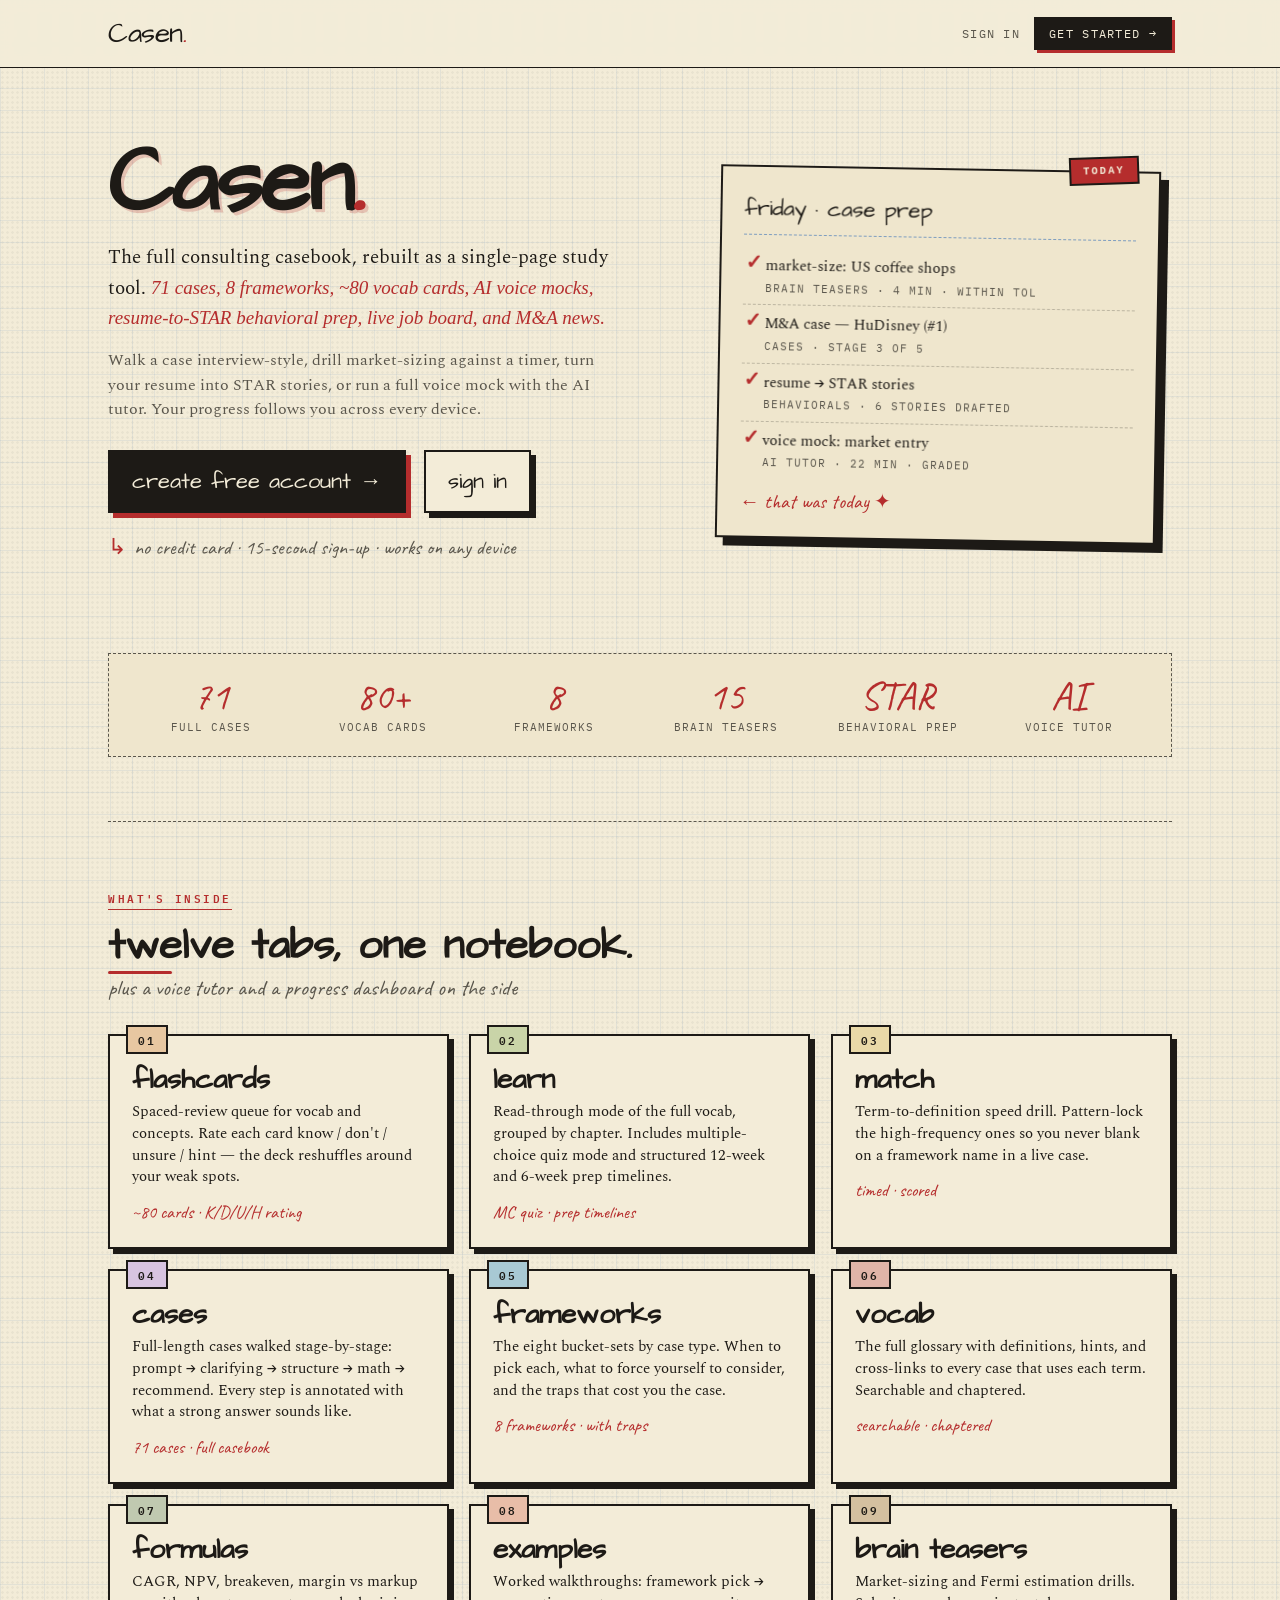
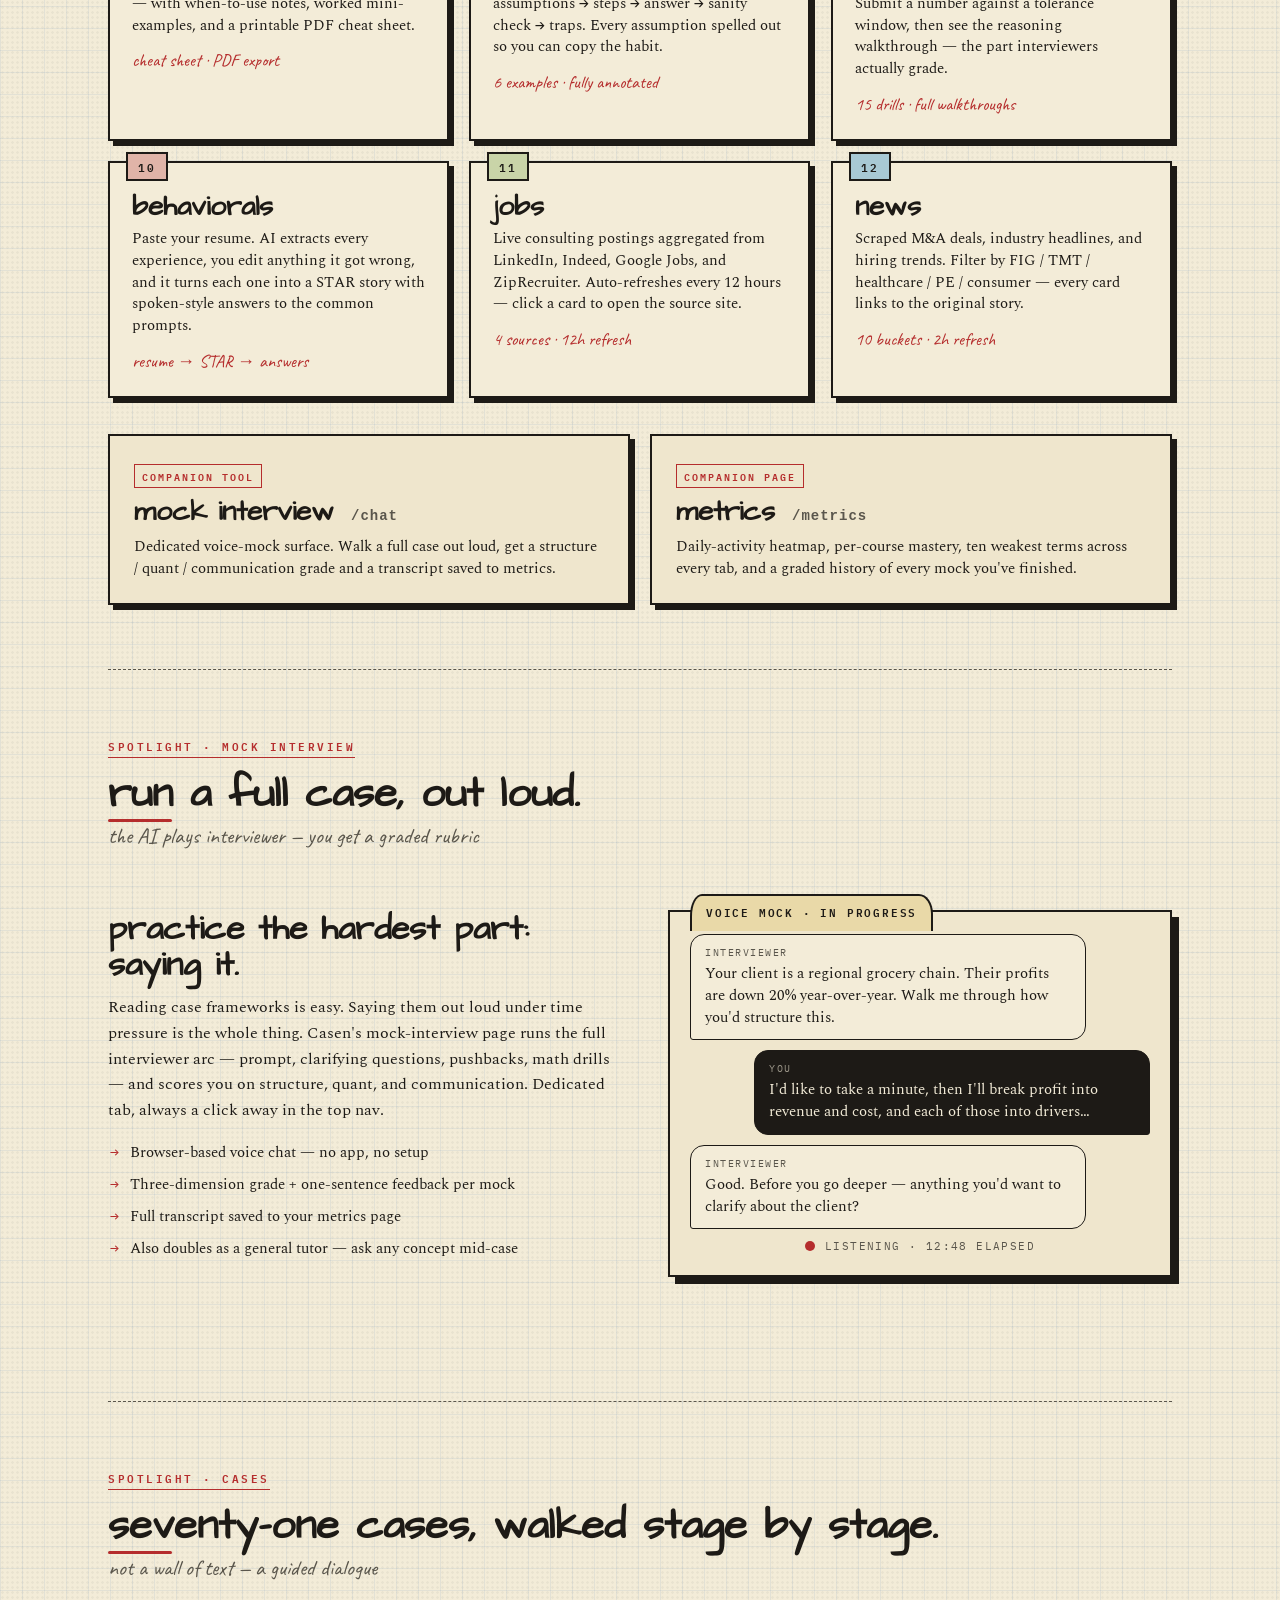
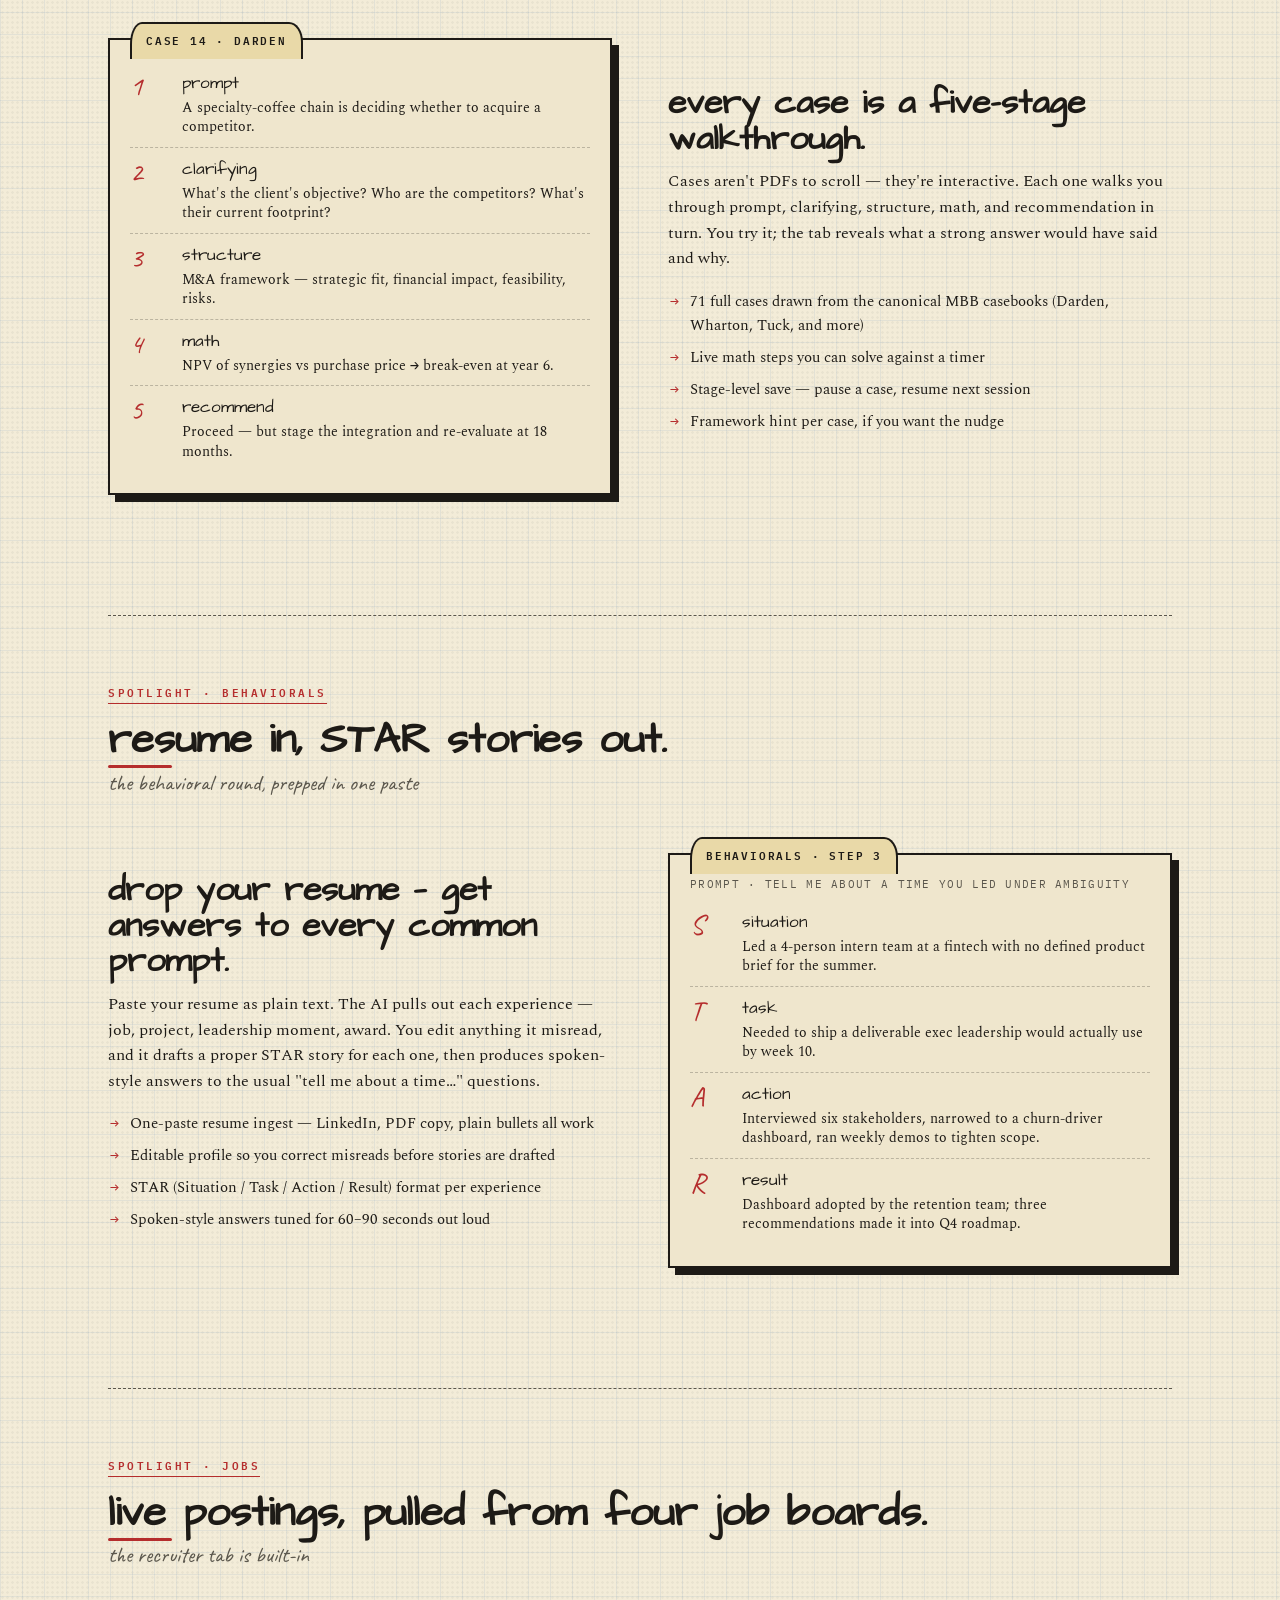
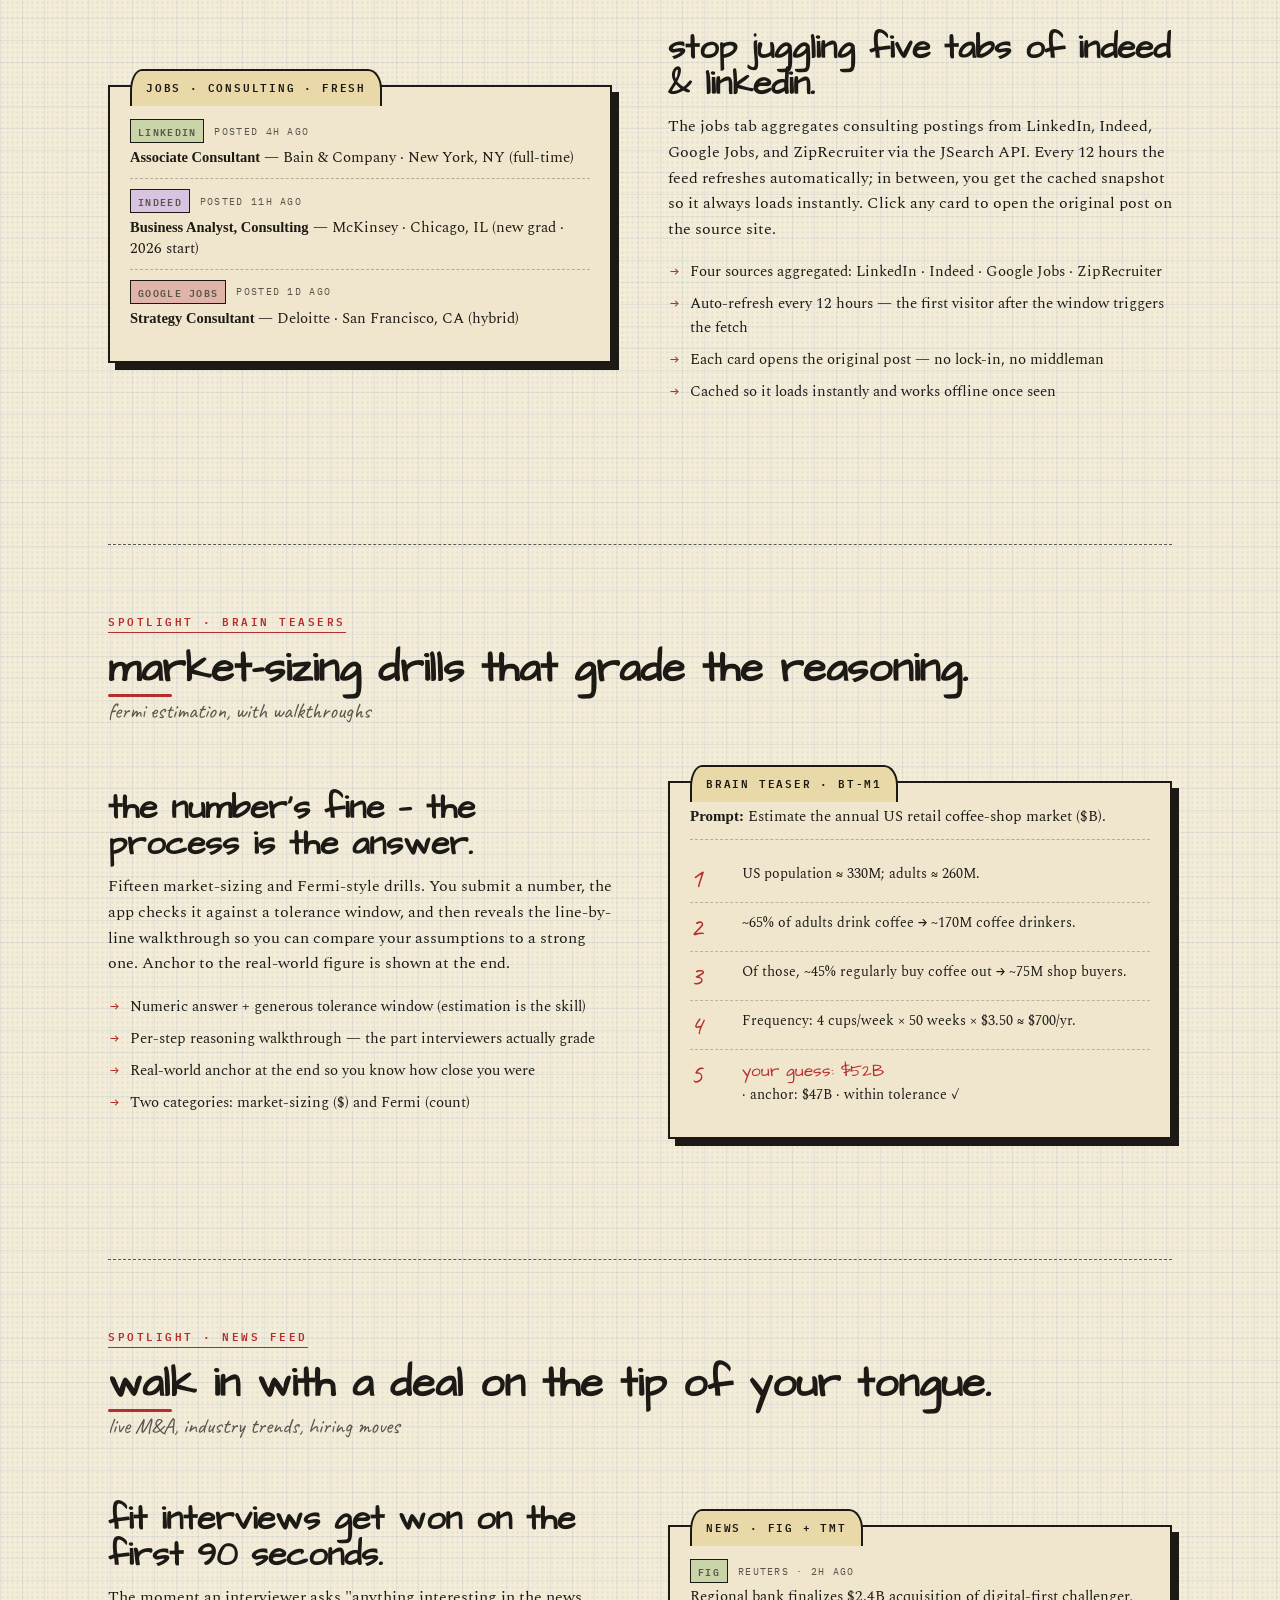
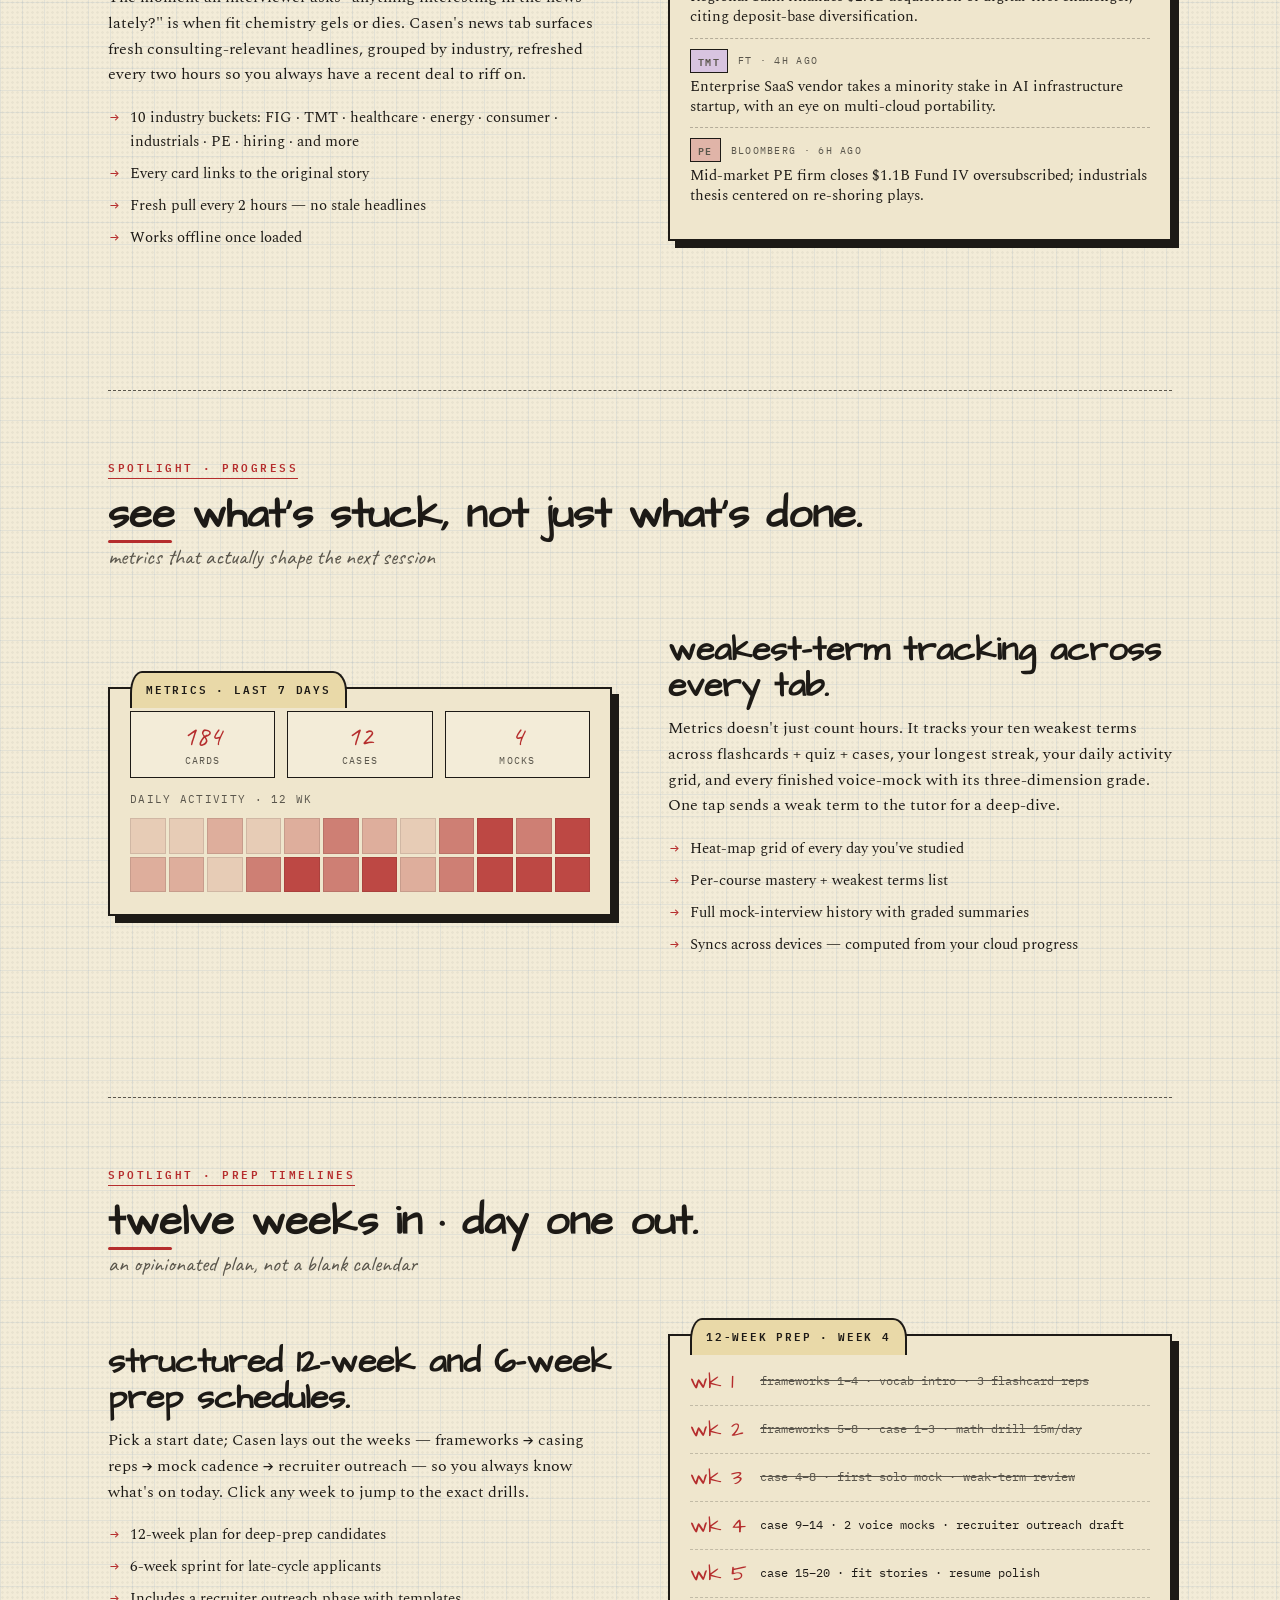
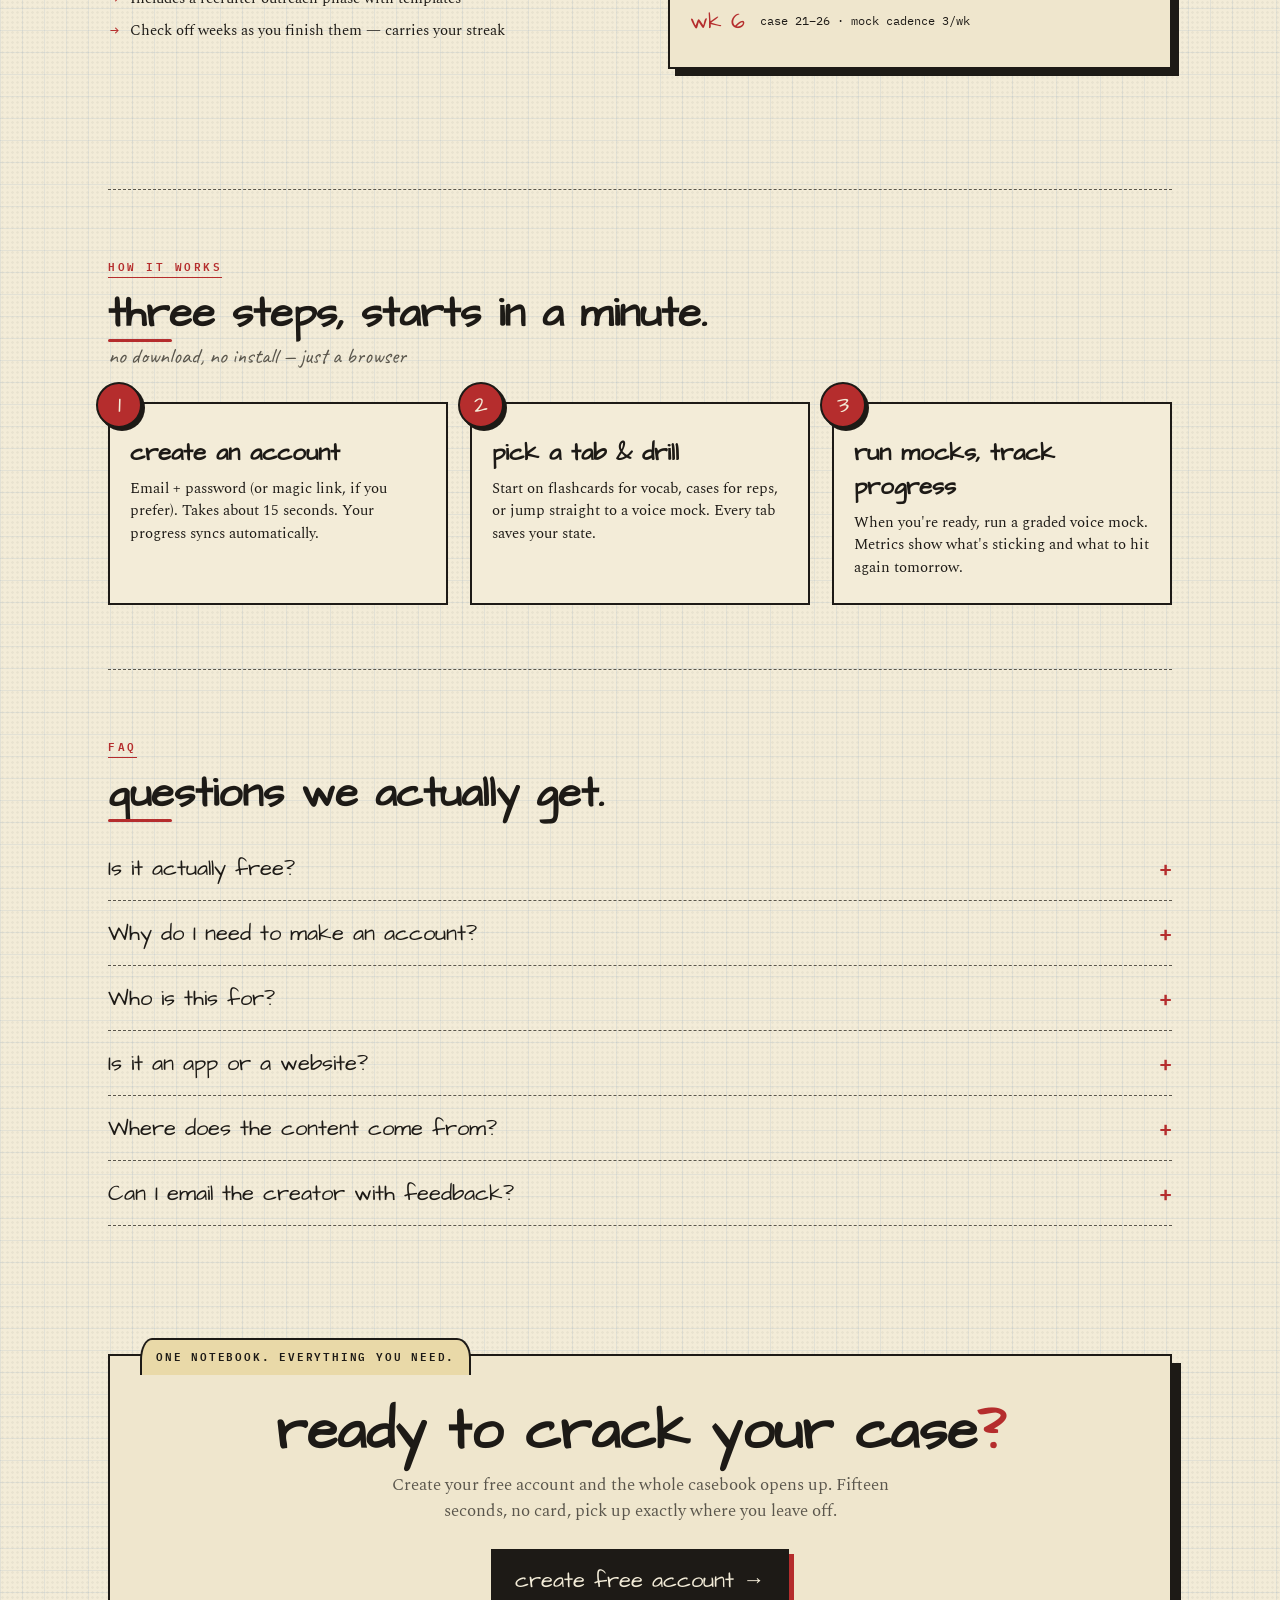
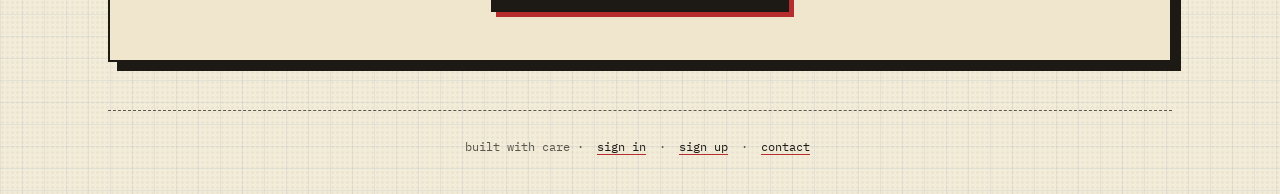
==== commit ac2c1ebf: "feat(home): scroll-reveal animations + masthead cascade + stat counter Mirrors the landing-page anim" ====
--- a/index.html
+++ b/index.html
@@ -3,8 +3,10 @@
 <head>
 <meta charset="UTF-8">
 <meta name="viewport" content="width=device-width, initial-scale=1.0">
+<link rel="icon" type="image/svg+xml" href="/assets/favicon.svg">
 <title>Casen — consulting casebook prep</title>
 <script src="/assets/auth-gate.js?v=1"></script>
+<script>document.documentElement.classList.add('js');</script>
 <link rel="preconnect" href="https://fonts.googleapis.com">
 <link rel="preconnect" href="https://fonts.gstatic.com" crossorigin>
 <link href="https://fonts.googleapis.com/css2?family=Caveat:wght@500;700&family=IBM+Plex+Mono:wght@400;500;600&family=Spectral:ital,wght@0,400;0,500;0,700;1,400;1,500&family=Architects+Daughter&display=swap" rel="stylesheet">
@@ -211,9 +213,104 @@
     color: var(--pencil);
   }
   .footer a{ color:var(--ink); border-bottom:1px solid var(--red); text-decoration:none; margin:0 4px; }
+
+  /* ══════ animations ═══════════════════════════════════════ */
+  @media (prefers-reduced-motion: reduce) {
+    *, *::before, *::after {
+      animation-duration: 0.001ms !important;
+      animation-delay: 0ms !important;
+      transition-duration: 0.001ms !important;
+      transition-delay: 0ms !important;
+    }
+  }
+
+  /* Base reveal — gated on `.js` so nothing hides if scripts fail. */
+  .js .reveal{
+    opacity: 0;
+    transform: translateY(22px);
+    transition:
+      opacity 620ms cubic-bezier(.2,.7,.2,1),
+      transform 620ms cubic-bezier(.2,.7,.2,1);
+    will-change: opacity, transform;
+  }
+  .js .reveal.is-visible{ opacity: 1; transform: none; }
+
+  /* Masthead cascade on load — no observer needed, above the fold. */
+  .js .masthead > *,
+  .js .lede{
+    opacity: 0;
+    animation: rise 720ms cubic-bezier(.2,.7,.2,1) forwards;
+  }
+  .js .masthead > h1.title{ animation-delay:  40ms; }
+  .js .masthead > .sub    { animation-delay: 200ms; }
+  .js .lede               { animation-delay: 360ms; }
+  @keyframes rise{
+    from { opacity: 0; transform: translateY(14px); }
+    to   { opacity: 1; transform: none; }
+  }
+
+  /* Red dot after "Casen" gently pulses to draw the eye. */
+  .js h1.title .dot{
+    display: inline-block;
+    animation: dot-pulse 2.6s ease-in-out 1.6s infinite;
+    transform-origin: center 70%;
+  }
+  @keyframes dot-pulse{
+    0%, 100% { transform: scale(1); }
+    40%      { transform: scale(1.35); }
+    70%      { transform: scale(1); }
+  }
+
+  /* TOC heading picks up the same drawn-in red underline as landing. */
+  .js .toc-heading{ position: relative; }
+  .js .toc-heading::after{
+    content: "";
+    position: absolute;
+    left: 0; bottom: -1px;
+    width: 0; height: 3px;
+    background: var(--red);
+    transition: width 720ms cubic-bezier(.2,.7,.2,1) 180ms;
+    border-radius: 2px;
+  }
+  .js .toc-heading.is-visible::after{ width: 80px; }
+
+  /* TOC cards stagger into view when the grid is visible. */
+  .js .toc-grid.is-visible .toc-card:nth-child(1){ transition-delay:   0ms; }
+  .js .toc-grid.is-visible .toc-card:nth-child(2){ transition-delay:  70ms; }
+  .js .toc-grid.is-visible .toc-card:nth-child(3){ transition-delay: 140ms; }
+  .js .toc-grid.is-visible .toc-card:nth-child(4){ transition-delay: 210ms; }
+  .js .toc-grid.is-visible .toc-card:nth-child(5){ transition-delay: 280ms; }
+  .js .toc-grid.is-visible .toc-card:nth-child(6){ transition-delay: 350ms; }
+  .js .toc-grid.is-visible .toc-card:nth-child(7){ transition-delay: 420ms; }
+  .js .toc-grid.is-visible .toc-card:nth-child(8){ transition-delay: 490ms; }
+  .js .toc-grid.is-visible .toc-card:nth-child(9){ transition-delay: 560ms; }
+
+  /* Card hover gets a tiny rotate on top of the existing translate. */
+  .js .toc-card{ transition: transform 0.14s cubic-bezier(.3,.7,.3,1), box-shadow 0.14s; }
+  .js .toc-card:hover{ transform: translate(-3px,-3px) rotate(-0.4deg); box-shadow: 8px 8px 0 var(--ink); }
+
+  /* Stats strip stagger (6 cells). */
+  .js .stats-strip.is-visible .stat:nth-child(1){ transition-delay:   0ms; }
+  .js .stats-strip.is-visible .stat:nth-child(2){ transition-delay:  80ms; }
+  .js .stats-strip.is-visible .stat:nth-child(3){ transition-delay: 160ms; }
+  .js .stats-strip.is-visible .stat:nth-child(4){ transition-delay: 240ms; }
+  .js .stats-strip.is-visible .stat:nth-child(5){ transition-delay: 320ms; }
+  .js .stats-strip.is-visible .stat:nth-child(6){ transition-delay: 400ms; }
+
+  /* NEW badge pops in after the card lands. */
+  .js .toc-card.is-new::after{
+    opacity: 0;
+    animation: badge-pop 460ms cubic-bezier(.3,1.6,.5,1) 900ms forwards;
+  }
+  @keyframes badge-pop{
+    0%   { opacity: 0; transform: rotate(22deg) scale(.3); }
+    70%  { opacity: 1; transform: rotate(2deg)  scale(1.08); }
+    100% { opacity: 1; transform: rotate(8deg)  scale(1); }
+  }
 </style>
 <link rel="stylesheet" href="/assets/top-nav.css?v=1">
 <script defer src="/_vercel/insights/script.js"></script>
+<script defer src="/_vercel/speed-insights/script.js"></script>
 </head>
 <body>
 
@@ -227,69 +324,69 @@
     A full consulting casebook, repackaged as a single-page study tool — <em>42 cases, 8 frameworks, ~80 vocab cards, worked examples with every assumption spelled out.</em> Walk a case interview-style, drill market-sizing math against a timer, or run a voice mock with the AI tutor.
   </p>
 
-  <div class="toc-heading">
+  <div class="toc-heading reveal">
     <h3>table of contents</h3>
     <span class="aside">nine tabs, one notebook</span>
   </div>
 
-  <div class="toc-grid">
-    <a class="toc-card" data-tint="1" href="./Consulting/#cards">
+  <div class="toc-grid reveal">
+    <a class="toc-card reveal" data-tint="1" href="./Consulting/#cards">
       <span class="chip">01</span>
       <h4>flashcards</h4>
       <p>Spaced-review queue for vocab + concepts. Hint, skip, undo, shuffle.</p>
       <span class="count">~80 cards · K/D/U/H</span>
     </a>
 
-    <a class="toc-card" data-tint="2" href="./Consulting/#learn">
+    <a class="toc-card reveal" data-tint="2" href="./Consulting/#learn">
       <span class="chip">02</span>
       <h4>learn</h4>
       <p>Read-through of the vocab in definition form, grouped by chapter.</p>
       <span class="count">MC quiz mode</span>
     </a>
 
-    <a class="toc-card" data-tint="3" href="./Consulting/#match">
+    <a class="toc-card reveal" data-tint="3" href="./Consulting/#match">
       <span class="chip">03</span>
       <h4>match</h4>
       <p>Term-to-definition speed drill. Pattern-lock the high-frequency ones.</p>
       <span class="count">timed · scored</span>
     </a>
 
-    <a class="toc-card" data-tint="4" href="./Consulting/#cases">
+    <a class="toc-card reveal" data-tint="4" href="./Consulting/#cases">
       <span class="chip">04</span>
       <h4>cases</h4>
       <p>Full-length cases walked stage-by-stage: prompt → clarifying → structure → math → recommend.</p>
       <span class="count">42 cases · full casebook</span>
     </a>
 
-    <a class="toc-card" data-tint="5" href="./Consulting/#frameworks">
+    <a class="toc-card reveal" data-tint="5" href="./Consulting/#frameworks">
       <span class="chip">05</span>
       <h4>frameworks</h4>
       <p>The eight bucket-sets by case type. When to pick each, what to force yourself to consider.</p>
       <span class="count">8 frameworks</span>
     </a>
 
-    <a class="toc-card" data-tint="6" href="./Consulting/#vocab">
+    <a class="toc-card reveal" data-tint="6" href="./Consulting/#vocab">
       <span class="chip">06</span>
       <h4>vocab</h4>
       <p>The full glossary with definitions, hints, and cross-links to cases that use each term.</p>
       <span class="count">searchable · chaptered</span>
     </a>
 
-    <a class="toc-card" data-tint="7" href="./Consulting/#formulas">
+    <a class="toc-card reveal" data-tint="7" href="./Consulting/#formulas">
       <span class="chip">07</span>
       <h4>formulas</h4>
       <p>CAGR, NPV, breakeven, margin vs markup — with when-to-use notes and a PDF download.</p>
       <span class="count">cheat sheet</span>
     </a>
 
-    <a class="toc-card is-new" data-tint="8" href="./Consulting/#examples">
+    <a class="toc-card reveal is-new" data-tint="8" href="./Consulting/#examples">
       <span class="chip">08</span>
       <h4>examples</h4>
       <p>Worked walkthroughs: framework pick → assumptions → steps → answer → sanity check → traps. Every step annotated.</p>
       <span class="count">6 examples · fully annotated</span>
     </a>
 
-    <a class="toc-card" data-tint="9" href="./Consulting/#resources">
+    <a class="toc-card reveal" data-tint="9" href="./Consulting/#resources">
       <span class="chip">09</span>
       <h4>resources</h4>
       <p>Voice mock interviews, AI tutor chat, analytics, PDF exports, source casebooks.</p>
@@ -297,23 +394,85 @@
     </a>
   </div>
 
-  <div class="stats-strip">
-    <div class="stat"><span class="n">42</span><span class="l">cases</span></div>
-    <div class="stat"><span class="n">80+</span><span class="l">vocab</span></div>
-    <div class="stat"><span class="n">8</span><span class="l">frameworks</span></div>
-    <div class="stat"><span class="n">17</span><span class="l">case math</span></div>
-    <div class="stat"><span class="n">6</span><span class="l">worked ex.</span></div>
-    <div class="stat"><span class="n">AI</span><span class="l">voice tutor</span></div>
+  <div class="stats-strip reveal">
+    <div class="stat reveal"><span class="n">42</span><span class="l">cases</span></div>
+    <div class="stat reveal"><span class="n">80+</span><span class="l">vocab</span></div>
+    <div class="stat reveal"><span class="n">8</span><span class="l">frameworks</span></div>
+    <div class="stat reveal"><span class="n">17</span><span class="l">case math</span></div>
+    <div class="stat reveal"><span class="n">6</span><span class="l">worked ex.</span></div>
+    <div class="stat reveal"><span class="n">AI</span><span class="l">voice tutor</span></div>
   </div>
 
   <div class="footer">
-    <a href="https://github.com/rohanmalhotra0/lab">github repo</a>
-    ·
-    <a href="https://rohanm.org">rohanm.org</a>
-    ·
     <a href="/contact.html">contact →</a>
   </div>
 </div>
+
+<script>
+  // Scroll-triggered reveal animations. Matches landing.html's approach:
+  // .reveal starts hidden via the .js gate, then fades/translates in as
+  // it crosses the viewport. Staggered children (TOC cards, stats cells)
+  // use CSS transition-delay keyed off the parent's .is-visible class.
+  (function () {
+    var els = document.querySelectorAll('.reveal');
+    if (!els.length) return;
+    if (!('IntersectionObserver' in window)) {
+      els.forEach(function (el) { el.classList.add('is-visible'); });
+      return;
+    }
+    var io = new IntersectionObserver(function (entries) {
+      entries.forEach(function (entry) {
+        if (!entry.isIntersecting) return;
+        entry.target.classList.add('is-visible');
+        io.unobserve(entry.target);
+      });
+    }, { threshold: 0.12, rootMargin: '0px 0px -40px 0px' });
+    els.forEach(function (el) { io.observe(el); });
+  })();
+
+  // Stat-strip counter: ticks each numeric label up from zero when the
+  // strip scrolls into view. Non-numeric labels (AI) are left alone.
+  (function () {
+    var strip = document.querySelector('.stats-strip');
+    if (!strip) return;
+    var prefersReduced =
+      window.matchMedia &&
+      window.matchMedia('(prefers-reduced-motion: reduce)').matches;
+    if (prefersReduced) return;
+    var items = [];
+    strip.querySelectorAll('.stat .n').forEach(function (el) {
+      var text = (el.textContent || '').trim();
+      var m = text.match(/^(\d+)(.*)$/);
+      if (!m) return;
+      items.push({ el: el, target: parseInt(m[1], 10), suffix: m[2] || '' });
+      el.textContent = '0' + (m[2] || '');
+    });
+    if (!items.length) return;
+    var started = false;
+    function start() {
+      if (started) return;
+      started = true;
+      var duration = 1100;
+      var t0 = performance.now();
+      function tick(now) {
+        var t = Math.min(1, (now - t0) / duration);
+        var eased = 1 - Math.pow(1 - t, 3);
+        items.forEach(function (it) {
+          it.el.textContent = Math.round(it.target * eased) + it.suffix;
+        });
+        if (t < 1) requestAnimationFrame(tick);
+      }
+      requestAnimationFrame(tick);
+    }
+    if (!('IntersectionObserver' in window)) { start(); return; }
+    var io = new IntersectionObserver(function (entries) {
+      entries.forEach(function (entry) {
+        if (entry.isIntersecting) { start(); io.disconnect(); }
+      });
+    }, { threshold: 0.35 });
+    io.observe(strip);
+  })();
+</script>
 
 <script type="module" src="/assets/sync.js"></script>
 <script type="module" src="/assets/top-nav.js?v=1"></script>
--- a/assets/top-nav.css
+++ b/assets/top-nav.css
@@ -1,6 +1,6 @@
 /* Shared top utility nav for Casen.
- * Present on every page so AI chat, metrics, jobs, behaviorals, and prep
- * are all one click away. Injected by /assets/top-nav.js.
+ * Present on every page so mock interview, metrics, jobs, behaviorals, and
+ * prep are all one click away. Injected by /assets/top-nav.js.
  */
 
 :root {
@@ -49,10 +49,9 @@
   display: flex;
   align-items: center;
   gap: 20px;
-  flex: 1;
   margin-left: 8px;
-  flex-wrap: wrap;
-  overflow: hidden;
+  flex-wrap: nowrap;
+  min-width: 0;
 }
 .cnav-links a {
   color: var(--pencil, #5a564c);
@@ -77,6 +76,7 @@
   display: inline-flex;
   align-items: center;
   gap: 8px;
+  margin-left: auto;
   padding: 5px 10px;
   background: var(--paper-soft, #efe6cd);
   border: 1.5px solid var(--ink, #1d1a16);
@@ -87,7 +87,7 @@
   font-size: 11.5px;
   text-transform: lowercase;
   letter-spacing: 1px;
-  transition: transform 0.08s, box-shadow 0.08s;
+  transition: transform 0.08s, box-shadow 0.08s, background 0.08s;
 }
 .cnav-auth:hover {
   transform: translate(-1px, -1px);
@@ -102,20 +102,41 @@
   display: inline-block;
   flex-shrink: 0;
 }
+
+/* Signed-in state: compact avatar + sign-out link, no email text. Keeps the
+ * chip tiny so a long email can't crash into the nav links. */
+.cnav-auth.is-signed-in {
+  padding: 3px 4px 3px 3px;
+  gap: 6px;
+  background: transparent;
+  border-color: transparent;
+  box-shadow: none;
+  cursor: default;
+}
+.cnav-auth.is-signed-in:hover {
+  transform: none;
+  box-shadow: none;
+  background: transparent;
+}
 .cnav-auth.is-signed-in .cnav-auth-dot {
+  width: 22px;
+  height: 22px;
   background: var(--red, #b52d2d);
-}
-.cnav-auth-email {
-  max-width: 160px;
-  overflow: hidden;
-  text-overflow: ellipsis;
-  white-space: nowrap;
+  color: var(--paper, #f3ecd8);
+  font-family: 'IBM Plex Mono', monospace;
+  font-size: 11px;
+  font-weight: 700;
+  letter-spacing: 0;
+  text-transform: uppercase;
+  display: inline-flex;
+  align-items: center;
+  justify-content: center;
+  cursor: help;
 }
 .cnav-auth-out {
-  margin-left: 4px;
-  padding: 0 0 0 8px;
-  border: none;
-  border-left: 1px solid var(--pencil, #5a564c);
+  margin-left: 0;
+  padding: 3px 8px;
+  border: 1px solid transparent;
   background: transparent;
   color: var(--pencil, #5a564c);
   cursor: pointer;
@@ -123,9 +144,13 @@
   font-size: inherit;
   letter-spacing: inherit;
   text-transform: lowercase;
+  border-radius: 2px;
+  transition: color 0.08s, border-color 0.08s, background 0.08s;
 }
 .cnav-auth-out:hover {
   color: var(--red, #b52d2d);
+  border-color: var(--red, #b52d2d);
+  background: var(--paper-soft, #efe6cd);
 }
 
 /* compact mode for narrow viewports */
@@ -139,7 +164,6 @@
   .cnav-brand { font-size: 20px; }
   .cnav-links { gap: 14px; font-size: 11px; width: 100%; order: 3; margin-left: 0; padding-top: 2px; border-top: 1px dashed var(--pencil, #5a564c); }
   .cnav-auth { margin-left: auto; font-size: 10.5px; padding: 4px 8px; }
-  .cnav-auth-email { max-width: 120px; }
 }
 
 /* dim the old floating auth chip on root / Consulting if present (legacy) */
